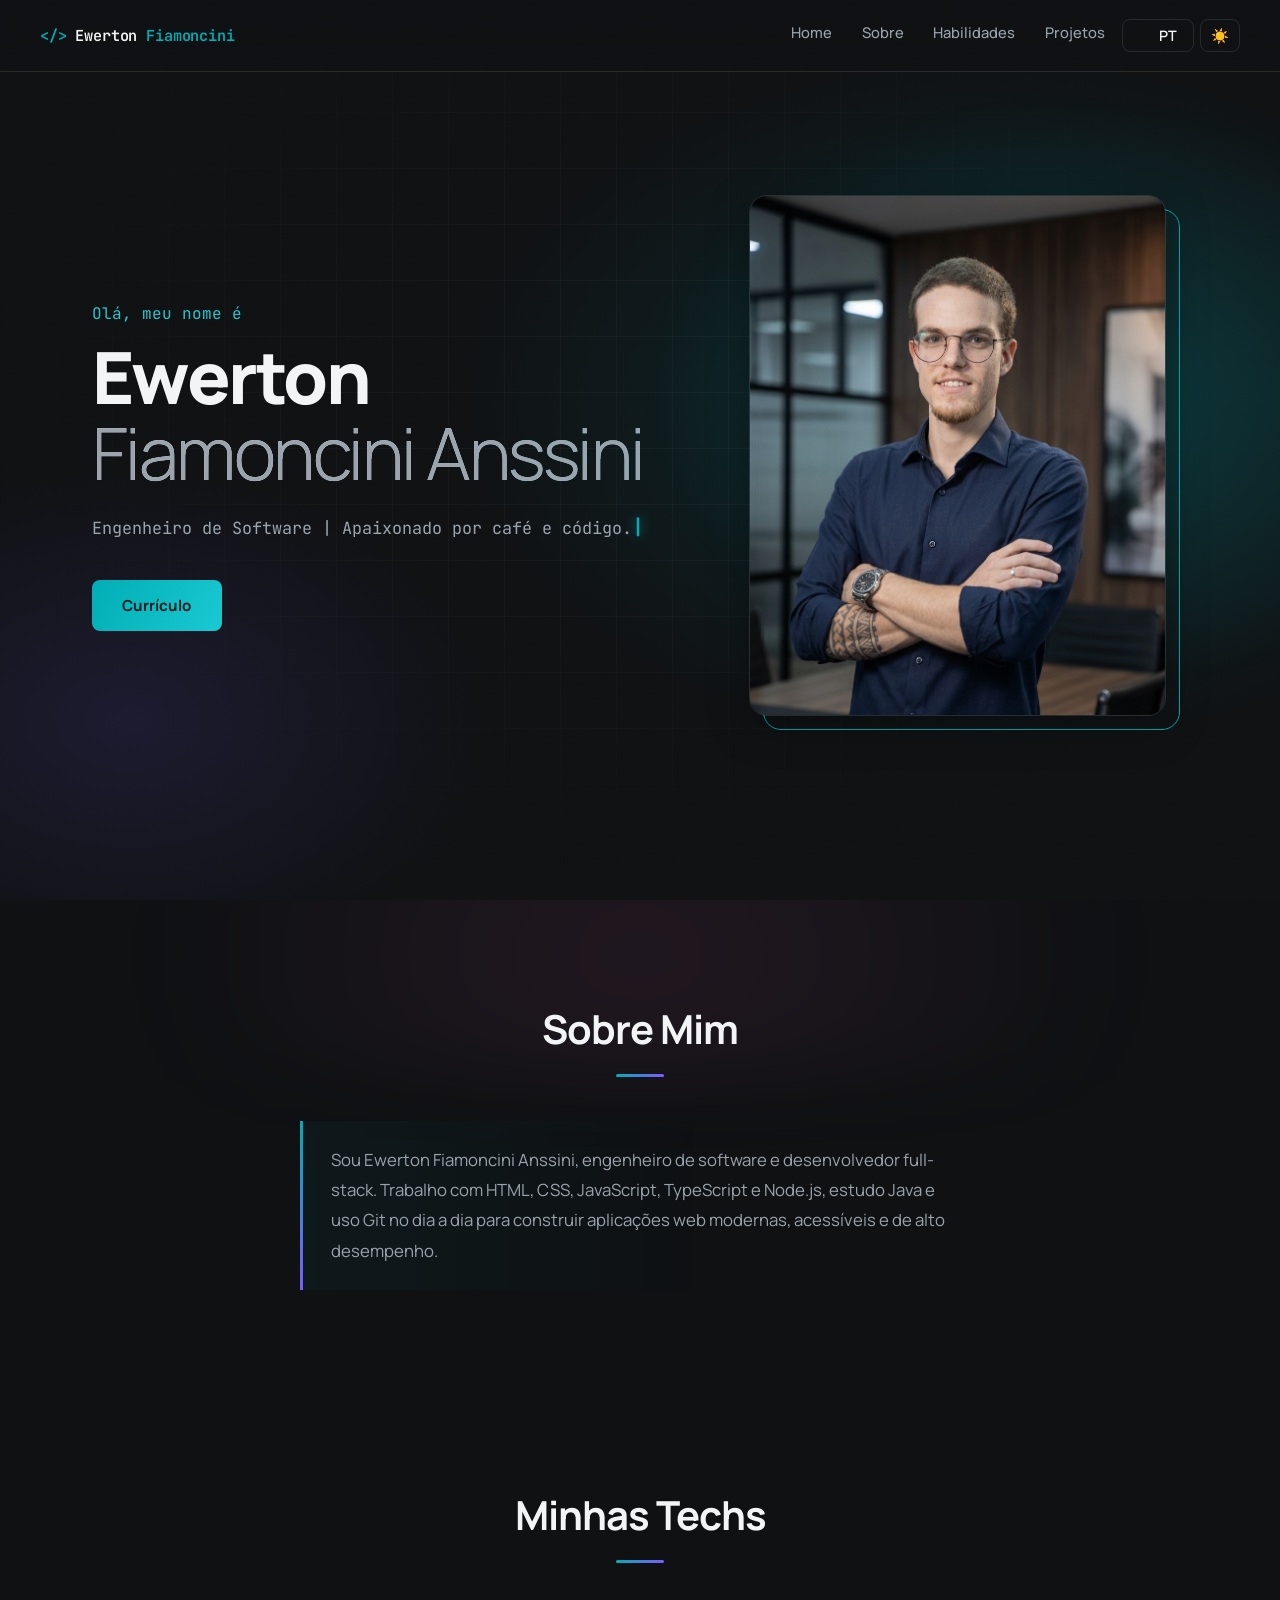
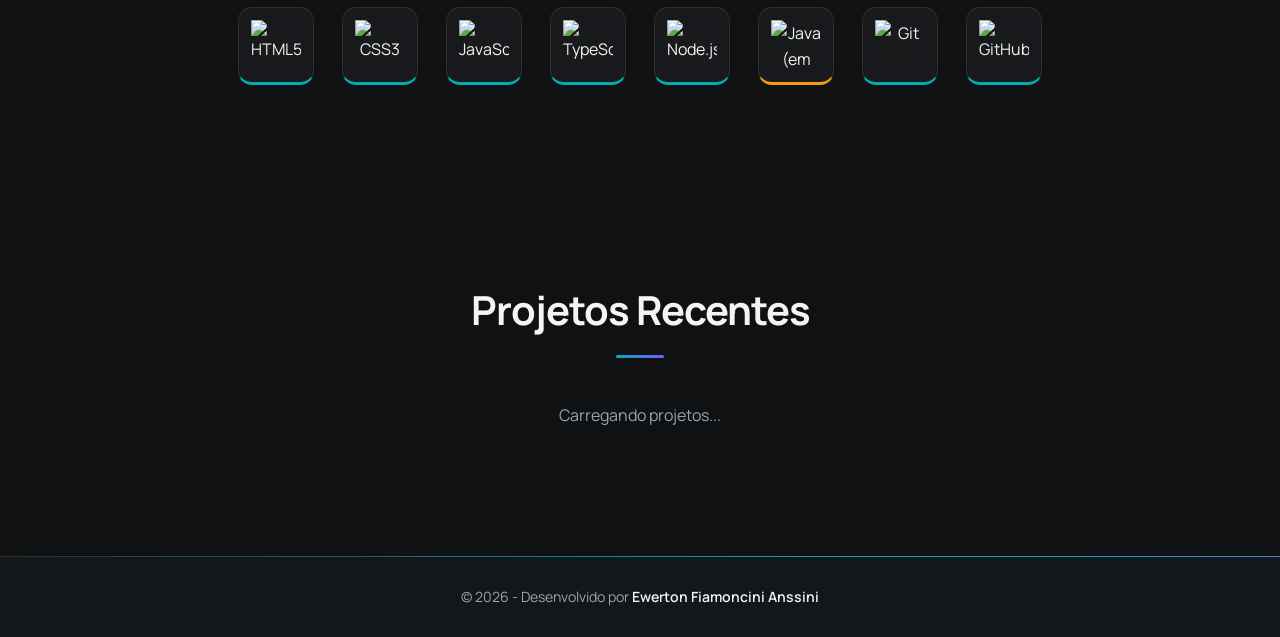
==== index.html @ 7e4a9279 "feat: add Google site verification meta tag to index.html" ====
<!doctype html>
<html lang="pt-BR">
  <head>
    <meta charset="UTF-8" />
    <meta
      name="viewport"
      content="width=device-width, initial-scale=1.0, viewport-fit=cover"
    />
    <script>
      document.documentElement.classList.add("js");
    </script>

    <title>
      Ewerton Fiamoncini | Desenvolvedor Full-Stack e Engenheiro de Software
    </title>
    <meta
      name="description"
      content="Portfólio de Ewerton Fiamoncini Anssini, engenheiro de software e desenvolvedor full-stack com JavaScript, TypeScript e Node.js. Veja projetos, tecnologias e currículo."
    />
    <meta name="author" content="Ewerton Fiamoncini Anssini" />
    <meta
      name="keywords"
      content="Ewerton Fiamoncini, desenvolvedor full-stack, engenheiro de software, JavaScript, TypeScript, Node.js, portfólio, desenvolvedor web"
    />
    <meta
      name="robots"
      content="index, follow, max-image-preview:large, max-snippet:-1, max-video-preview:-1"
    />
    <link rel="canonical" href="https://ewefiamoncini.github.io/Portfolio/" />

    <meta name="theme-color" content="#0f172a" />
    <meta name="color-scheme" content="light dark" />
    <link rel="manifest" href="manifest.webmanifest" />
    <meta name="mobile-web-app-capable" content="yes" />
    <meta name="apple-mobile-web-app-capable" content="yes" />
    <meta name="apple-mobile-web-app-title" content="Ewerton" />
    <meta
      name="apple-mobile-web-app-status-bar-style"
      content="black-translucent"
    />
    <link rel="icon" href="css/img/favicon.ico" sizes="any" />
    <link
      rel="icon"
      type="image/png"
      sizes="32x32"
      href="css/img/icons/favicon-32.png"
    />
    <link
      rel="icon"
      type="image/png"
      sizes="192x192"
      href="css/img/icons/icon-192.png"
    />
    <link
      rel="apple-touch-icon"
      sizes="180x180"
      href="css/img/icons/apple-touch-icon.png"
    />

    <meta property="og:type" content="website" />
    <meta property="og:site_name" content="Ewerton Fiamoncini" />
    <meta
      property="og:title"
      content="Ewerton Fiamoncini | Desenvolvedor Full-Stack"
    />
    <meta
      property="og:description"
      content="Engenheiro de software apaixonado por café e código. Conheça meus projetos, tecnologias e currículo."
    />
    <meta
      property="og:url"
      content="https://ewefiamoncini.github.io/Portfolio/"
    />
    <meta
      property="og:image"
      content="https://ewefiamoncini.github.io/Portfolio/css/img/perfil.png"
    />
    <meta property="og:image:alt" content="Foto de Ewerton Fiamoncini" />
    <meta property="og:locale" content="pt_BR" />
    <meta property="og:locale:alternate" content="en_US" />
    <meta property="og:locale:alternate" content="es_ES" />

    <meta name="twitter:card" content="summary_large_image" />
    <meta
      name="twitter:title"
      content="Ewerton Fiamoncini | Desenvolvedor Full-Stack"
    />
    <meta
      name="twitter:description"
      content="Engenheiro de software apaixonado por café e código. Conheça meus projetos e tecnologias."
    />
    <meta
      name="twitter:image"
      content="https://ewefiamoncini.github.io/Portfolio/css/img/perfil.png"
    />

    <link rel="alternate" type="text/plain" href="llms.txt" title="llms.txt" />

    <script type="application/ld+json">
      {
        "@context": "https://schema.org",
        "@graph": [
          {
            "@type": "WebSite",
            "@id": "https://ewefiamoncini.github.io/Portfolio/#website",
            "url": "https://ewefiamoncini.github.io/Portfolio/",
            "name": "Ewerton Fiamoncini | Portfólio",
            "inLanguage": ["pt-BR", "en", "es"],
            "publisher": {
              "@id": "https://ewefiamoncini.github.io/Portfolio/#person"
            }
          },
          {
            "@type": "Person",
            "@id": "https://ewefiamoncini.github.io/Portfolio/#person",
            "name": "Ewerton Fiamoncini Anssini",
            "alternateName": "Ewerton Fiamoncini",
            "url": "https://ewefiamoncini.github.io/Portfolio/",
            "image": "https://ewefiamoncini.github.io/Portfolio/css/img/perfil.png",
            "jobTitle": "Engenheiro de Software Full-Stack",
            "description": "Engenheiro de software e desenvolvedor full-stack com foco em JavaScript, TypeScript e Node.js.",
            "knowsAbout": [
              "HTML5",
              "CSS3",
              "JavaScript",
              "TypeScript",
              "Node.js",
              "Java",
              "Git"
            ],
            "knowsLanguage": ["pt-BR", "en", "es"],
            "sameAs": [
              "https://github.com/EweFiamoncini",
              "https://www.linkedin.com/in/ewertonfiamoncini/"
            ]
          },
          {
            "@type": "ProfilePage",
            "@id": "https://ewefiamoncini.github.io/Portfolio/#profile",
            "url": "https://ewefiamoncini.github.io/Portfolio/",
            "name": "Ewerton Fiamoncini | Desenvolvedor Full-Stack",
            "inLanguage": "pt-BR",
            "isPartOf": {
              "@id": "https://ewefiamoncini.github.io/Portfolio/#website"
            },
            "mainEntity": {
              "@id": "https://ewefiamoncini.github.io/Portfolio/#person"
            }
          }
        ]
      }
    </script>

    <link rel="preconnect" href="https://flagcdn.com" crossorigin />
    <link rel="preconnect" href="https://skillicons.dev" crossorigin />
    <link rel="preconnect" href="https://kit.fontawesome.com" crossorigin />
    <link rel="preconnect" href="https://api.github.com" crossorigin />
    <link
      rel="preload"
      as="image"
      href="css/img/perfil.png"
      fetchpriority="high"
    />

    <link rel="stylesheet" href="css/main.css" />
    <script
      src="https://kit.fontawesome.com/4de2ceb680.js"
      crossorigin="anonymous"
      defer
    ></script>

    <meta
      name="google-site-verification"
      content="Lw4VPxmMGtC3fcnLK41sur1SDBXPz-tAaYKyPM-IR9s"
    />
  </head>

  <body>
    <nav id="navbar" aria-label="Navegação principal">
      <div class="logo">
        <span>&lt;/&gt;</span> Ewerton <span>Fiamoncini</span>
      </div>

      <div class="progress-container" aria-hidden="true">
        <div class="progress-bar" id="scrollBar"></div>
      </div>

      <button
        id="menu-toggle"
        type="button"
        aria-label="Abrir menu"
        aria-expanded="false"
        aria-controls="nav-links"
      >
        <span class="bar"></span>
        <span class="bar"></span>
        <span class="bar"></span>
      </button>

      <ul id="nav-links">
        <li><a href="#home" title="Home" data-i18n="nav-home">Home</a></li>
        <li><a href="#sobre" title="About" data-i18n="nav-about">Sobre</a></li>
        <li>
          <a href="#skills" title="Skills" data-i18n="nav-skills"
            >Habilidades</a
          >
        </li>
        <li>
          <a href="#projetos" title="Projects" data-i18n="nav-projects"
            >Projetos</a
          >
        </li>
        <li class="lang-dropdown" id="lang-dropdown">
          <button
            id="language-toggle"
            type="button"
            title="Language"
            aria-haspopup="listbox"
            aria-expanded="false"
            aria-controls="lang-menu"
            aria-label="Selecionar idioma"
          >
            <img
              id="current-flag"
              src="https://flagcdn.com/w40/br.png"
              alt=""
              width="20"
              height="14"
            />
            <span id="current-lang">PT</span>
            <i class="fa-solid fa-angle-down caret" aria-hidden="true"></i>
          </button>

          <ul id="lang-menu" role="listbox" aria-label="Idioma">
            <li
              role="option"
              tabindex="0"
              data-lang="pt"
              data-flag="br"
              data-code="PT"
              lang="pt-BR"
            >
              <img
                src="https://flagcdn.com/w40/br.png"
                alt=""
                width="20"
                height="14"
                loading="lazy"
              />
              Português
            </li>
            <li
              role="option"
              tabindex="0"
              data-lang="en"
              data-flag="us"
              data-code="EN"
              lang="en"
            >
              <img
                src="https://flagcdn.com/w40/us.png"
                alt=""
                width="20"
                height="14"
                loading="lazy"
              />
              English
            </li>
            <li
              role="option"
              tabindex="0"
              data-lang="es"
              data-flag="es"
              data-code="ES"
              lang="es"
            >
              <img
                src="https://flagcdn.com/w40/es.png"
                alt=""
                width="20"
                height="14"
                loading="lazy"
              />
              Español
            </li>
          </ul>
        </li>
        <li>
          <button
            id="dark-mode-toggle"
            type="button"
            title="Dark/Light Mode"
            aria-label="Alternar modo escuro"
          >
            ☀️
          </button>
        </li>
      </ul>
    </nav>

    <main id="conteudo">
      <header id="home">
        <div class="hero-bg" aria-hidden="true"></div>

        <div class="hero-container">
          <div class="hero-content animar-entrada">
            <h2 data-i18n="hero-greeting">Olá, meu nome é</h2>

            <h1>
              <span class="name">Ewerton</span>
              <span class="surname"> Fiamoncini</span>
              <span class="surnameTwo"> Anssini</span>
            </h1>

            <p id="typing-container">
              <span id="typing-text"
                >Engenheiro de Software | Apaixonado por café e código.</span
              ><span id="cursor" aria-hidden="true">|</span>
            </p>

            <a
              href="https://docs.google.com/document/d/1SoMZ5R4SLQrzpXea1j3KbTEijebVNRO_9MhpCp2eN5U/edit?usp=sharing"
              title="Resume"
              target="_blank"
              rel="noopener noreferrer"
              class="btn"
              data-i18n="btn-resume"
            >
              Currículo
            </a>
          </div>

          <div class="hero-profile animar-entrada">
            <div class="profile-card">
              <img
                src="css/img/perfil.png"
                alt="Foto de Ewerton Fiamoncini, engenheiro de software full-stack"
                class="profile-img"
                fetchpriority="high"
                decoding="async"
              />
            </div>
          </div>
        </div>

        <div class="scroll-arrow">
          <a
            href="#sobre"
            title="Scroll down"
            aria-label="Ir para a seção Sobre"
            class="fa-solid fa-angle-down"
          ></a>
        </div>
      </header>

      <section id="sobre" aria-labelledby="sobre-titulo">
        <h2 id="sobre-titulo" data-i18n="about-title">Sobre Mim</h2>
        <p data-i18n="about-text">
          Sou Ewerton Fiamoncini Anssini, engenheiro de software e desenvolvedor
          full-stack. Trabalho com HTML, CSS, JavaScript, TypeScript e Node.js,
          estudo Java e uso Git no dia a dia para construir aplicações web
          modernas, acessíveis e de alto desempenho.
        </p>
      </section>

      <section id="skills" aria-labelledby="skills-titulo">
        <h2 id="skills-titulo" data-i18n="skills-title">Minhas Techs</h2>
        <ul class="skills-grid" role="list">
          <li class="skill-card">
            <img
              src="https://skillicons.dev/icons?i=html"
              alt="HTML5"
              title="HTML5"
              width="48"
              height="48"
              loading="lazy"
            />
          </li>
          <li class="skill-card">
            <img
              src="https://skillicons.dev/icons?i=css"
              alt="CSS3"
              title="CSS3"
              width="48"
              height="48"
              loading="lazy"
            />
          </li>
          <li class="skill-card">
            <img
              src="https://skillicons.dev/icons?i=js"
              alt="JavaScript"
              title="JAVASCRIPT"
              width="48"
              height="48"
              loading="lazy"
            />
          </li>
          <li class="skill-card">
            <img
              src="https://skillicons.dev/icons?i=ts"
              alt="TypeScript"
              title="TYPESCRIPT"
              width="48"
              height="48"
              loading="lazy"
            />
          </li>
          <li class="skill-card">
            <img
              src="https://skillicons.dev/icons?i=nodejs"
              alt="Node.js"
              title="NODE.JS"
              width="48"
              height="48"
              loading="lazy"
            />
          </li>
          <li class="skill-card study">
            <img
              src="https://skillicons.dev/icons?i=java"
              alt="Java (em estudo)"
              title="JAVA"
              width="48"
              height="48"
              loading="lazy"
            />
          </li>
          <li class="skill-card">
            <img
              src="https://skillicons.dev/icons?i=git"
              alt="Git"
              title="GIT"
              width="48"
              height="48"
              loading="lazy"
            />
          </li>
          <li class="skill-card">
            <img
              src="https://skillicons.dev/icons?i=github"
              alt="GitHub"
              title="GITHUB"
              width="48"
              height="48"
              loading="lazy"
            />
          </li>
        </ul>
      </section>

      <section id="projetos" aria-labelledby="projetos-titulo">
        <h2 id="projetos-titulo" data-i18n="projects-title">
          Projetos Recentes
        </h2>
        <div class="project-container" id="github-projects" aria-live="polite">
          <p>Carregando projetos...</p>
          <noscript>
            <p>Ative o JavaScript para ver a lista de projetos do GitHub.</p>
          </noscript>
        </div>
      </section>
    </main>

    <footer data-i18n="footer-text">
      &copy; 2026 - Desenvolvido por <strong>Ewerton Fiamoncini Anssini</strong>
    </footer>

    <script type="module" src="js/main.js"></script>
    <script>
      if ("serviceWorker" in navigator) {
        window.addEventListener("load", () => {
          navigator.serviceWorker.register("sw.js").catch(() => {});
        });
      }
    </script>
  </body>
</html>
---- css/main.css ----
@import url("https://fonts.googleapis.com/css2?family=JetBrains+Mono:wght@400;600&family=Manrope:wght@400;500;600;700;800&display=swap");

:root {
  --ease-out: cubic-bezier(0.22, 1, 0.36, 1);
  --ease-spring: cubic-bezier(0.34, 1.56, 0.64, 1);
  --dur-fast: 0.2s;
  --dur-base: 0.3s;
  --accent: #00adb5;
  --accent-soft: #2bc4cc;
  --accent-2: #7c5cff;
  --accent-3: #ff6ec7;
  --mx: 50%;
  --my: 50%;
}

* {
  margin: 0;
  padding: 0;
  box-sizing: border-box;
  ul,
  ol {
    list-style: none;
  }

  li {
    list-style: none;
  }
}

html {
  scroll-behavior: smooth;
  scroll-padding-top: 72px;
}

body {
  position: relative;
  font-family: "Manrope", "Segoe UI", Tahoma, sans-serif;
  background: #0f1113;
  color: #f2f4f6;
  line-height: 1.65;
  -webkit-font-smoothing: antialiased;
  overflow-x: hidden;
  transition:
    background-color 0.4s cubic-bezier(0.22, 1, 0.36, 1),
    color 0.4s cubic-bezier(0.22, 1, 0.36, 1);
}

body::before {
  content: "";
  position: fixed;
  inset: -20%;
  z-index: -2;
  pointer-events: none;
  background:
    radial-gradient(
      40% 35% at 15% 20%,
      rgba(0, 173, 181, 0.14),
      transparent 70%
    ),
    radial-gradient(
      35% 35% at 85% 30%,
      rgba(124, 92, 255, 0.12),
      transparent 70%
    ),
    radial-gradient(
      40% 40% at 50% 90%,
      rgba(255, 110, 199, 0.08),
      transparent 70%
    );
  filter: blur(40px);
  animation: aurora 24s ease-in-out infinite alternate;
  will-change: transform;
}

body::after {
  content: "";
  position: fixed;
  inset: 0;
  z-index: 9999;
  pointer-events: none;
  opacity: 0.045;
  mix-blend-mode: overlay;
  background-image: url("data:image/svg+xml;utf8,<svg xmlns='http://www.w3.org/2000/svg' width='160' height='160'><filter id='n'><feTurbulence type='fractalNoise' baseFrequency='0.9' numOctaves='2' stitchTiles='stitch'/></filter><rect width='100%' height='100%' filter='url(%23n)'/></svg>");
}

button {
  font-family: inherit;
}

::selection {
  background: var(--accent);
  color: #06191b;
}

:focus-visible {
  outline: 2px solid #00adb5;
  outline-offset: 3px;
}

::-webkit-scrollbar {
  width: 10px;
}

::-webkit-scrollbar-track {
  background: #0f1113;
}

::-webkit-scrollbar-thumb {
  background: linear-gradient(180deg, var(--accent), var(--accent-2));
  border-radius: 999px;
  border: 2px solid #0f1113;
}

::-webkit-scrollbar-thumb:hover {
  background: linear-gradient(180deg, var(--accent-soft), var(--accent-3));
}

body.light-mode {
  background: #f5f6f8;
  color: #15181c;
}

body.light-mode::after {
  opacity: 0.03;
  mix-blend-mode: multiply;
}

body.light-mode::before {
  opacity: 0.7;
}

body.light-mode::-webkit-scrollbar-track {
  background: #f5f6f8;
}

body.light-mode #navbar {
  background: rgba(255, 255, 255, 0.75);
}

body.light-mode #nav-links button {
  color: #15181c;
}

body.light-mode #lang-menu {
  background: #fff;
  color: #15181c;
}

body.light-mode .hero-content h1 .surname,
body.light-mode .hero-content h1 .surnameTwo {
  color: #5b6370;
}

body.light-mode #typing-container,
body.light-mode #sobre p,
body.light-mode .project-card p {
  color: #5b6370;
}

body.light-mode .project-card {
  background: rgba(255, 255, 255, 0.9);
  border-color: #dfe3e8;
}

body.light-mode .project-card h3 {
  color: #15181c;
}

body.light-mode .skill-card {
  background: rgba(255, 255, 255, 0.9);
  border-color: rgba(0, 0, 0, 0.1);
}

body.light-mode footer {
  background: #fff;
  color: #5b6370;
}

body.light-mode footer strong {
  color: #15181c;
}

body.light-mode .logo {
  color: #15181c;
}

body.light-mode #nav-links li a {
  color: #5b6370;
}

body.light-mode #nav-links li a:hover {
  color: #15181c;
}

#navbar {
  position: fixed;
  top: 0;
  left: 0;
  width: 100%;
  z-index: 1000;
  display: flex;
  justify-content: space-between;
  align-items: center;
  padding: 0.85rem clamp(1rem, 4vw, 2.5rem);
  background: rgba(15, 17, 19, 0.6);
  border-bottom: 1px solid rgba(255, 255, 255, 0.1);
  backdrop-filter: blur(18px) saturate(160%);
  -webkit-backdrop-filter: blur(18px) saturate(160%);
  transition:
    padding 0.25s ease,
    box-shadow 0.25s ease,
    background-color 0.4s ease;
}

#navbar:hover {
  box-shadow: 0 8px 30px rgba(0, 0, 0, 0.25);
}

.logo {
  font-family: "JetBrains Mono", monospace;
  font-size: 0.95rem;
  font-weight: 600;
  letter-spacing: -0.01em;
  cursor: default;
  transition:
    letter-spacing 0.4s var(--ease-out),
    text-shadow 0.4s ease;
}

.logo:hover {
  letter-spacing: 0.04em;
  text-shadow: 0 0 18px rgba(0, 173, 181, 0.6);
}

.logo span {
  color: #00adb5;
  display: inline-block;
  transition: transform 0.4s var(--ease-spring);
}

.logo:hover span {
  transform: scale(1.25) rotate(-6deg);
}

#nav-links {
  display: flex;
  align-items: center;
  gap: 0.35rem;
  list-style: none;
  text-align: center;
}

#nav-links li a {
  position: relative;
  display: inline-block;
  padding: 6px 12px;
  border-radius: 6px;
  color: #9aa3ad;
  font-size: 0.92rem;
  font-weight: 500;
  text-decoration: none;
  overflow: hidden;
  transition:
    color 0.4s cubic-bezier(0.22, 1, 0.36, 1),
    background-color 0.4s cubic-bezier(0.22, 1, 0.36, 1),
    transform 0.3s var(--ease-out);
}

#nav-links li a::after {
  content: "";
  position: absolute;
  left: 12px;
  right: 12px;
  bottom: 3px;
  height: 2px;
  background: linear-gradient(90deg, var(--accent), var(--accent-2));
  border-radius: 999px;
  transform: scaleX(0);
  transform-origin: right;
  transition: transform 0.45s var(--ease-out);
}

#nav-links li a:hover {
  color: #f2f4f6;
  background: rgba(127, 127, 127, 0.14);
  transform: translateY(-1px);
}

#nav-links li a:hover::after {
  transform: scaleX(1);
  transform-origin: left;
}

#nav-links button {
  display: inline-flex;
  align-items: center;
  justify-content: center;
  padding: 6px 10px;
  background: transparent;
  color: #f2f4f6;
  border: 1px solid rgba(255, 255, 255, 0.1);
  border-radius: 8px;
  font-size: 0.9rem;
  font-weight: 600;
  cursor: pointer;
  transition:
    border-color 0.4s ease,
    background-color 0.4s ease,
    transform 0.2s ease,
    box-shadow 0.4s ease;
}

#nav-links button:hover {
  border-color: #00adb5;
  background: rgba(0, 173, 181, 0.1);
  box-shadow:
    0 0 0 4px rgba(0, 173, 181, 0.12),
    0 6px 18px rgba(0, 173, 181, 0.2);
  transform: translateY(-1px);
}

#nav-links button:active {
  transform: scale(0.95);
}

.lang-dropdown {
  position: relative;
  list-style: none;
}

#nav-links #language-toggle {
  gap: 6px;
}

#language-toggle img,
#lang-menu img {
  border-radius: 2px;
  object-fit: cover;
  transition: transform 0.4s var(--ease-spring);
}

#language-toggle:hover img,
#lang-menu li:hover img {
  transform: scale(1.15) rotate(-4deg);
}

#language-toggle .caret {
  font-size: 0.7rem;
  transition: transform 0.4s ease;
}

#language-toggle[aria-expanded="true"] .caret {
  transform: rotate(180deg);
}

#lang-menu {
  position: absolute;
  top: calc(100% + 10px);
  right: 0;
  min-width: 160px;
  margin: 0;
  padding: 6px;
  list-style: none;
  background: rgba(24, 27, 31, 0.85);
  color: #f2f4f6;
  border: 1px solid rgba(255, 255, 255, 0.1);
  border-radius: 14px;
  box-shadow: 0 10px 40px rgba(0, 0, 0, 0.35);
  backdrop-filter: blur(16px);
  -webkit-backdrop-filter: blur(16px);
  opacity: 0;
  visibility: hidden;
  transform: translateY(-6px) scale(0.96);
  transform-origin: top right;
  transition:
    opacity 0.4s ease,
    transform 0.4s var(--ease-out),
    visibility 0.4s;
  z-index: 1000;
}

#lang-menu.open {
  opacity: 1;
  visibility: visible;
  transform: translateY(0) scale(1);
}

#lang-menu li {
  display: flex;
  align-items: center;
  gap: 10px;
  padding: 8px 10px;
  border-radius: 6px;
  font-size: 0.9rem;
  cursor: pointer;
  transition:
    background-color 0.4s ease,
    transform 0.3s var(--ease-out),
    padding-left 0.3s var(--ease-out);
}

#lang-menu li:hover,
#lang-menu li[aria-selected="true"] {
  background: rgba(127, 127, 127, 0.16);
}

#lang-menu li:hover {
  padding-left: 14px;
}

.progress-container {
  position: absolute;
  bottom: -1px;
  left: 0;
  width: 100%;
  height: 2px;
}

.progress-bar {
  width: 0%;
  height: 2px;
  background: linear-gradient(
    90deg,
    var(--accent),
    var(--accent-2),
    var(--accent-3)
  );
  box-shadow: 0 0 12px rgba(0, 173, 181, 0.6);
  transition: width 0.15s linear;
}

#menu-toggle {
  display: none;
  flex-direction: column;
  justify-content: space-between;
  width: 28px;
  height: 22px;
  background: transparent;
  border: none;
  cursor: pointer;
}

#menu-toggle .bar {
  display: block;
  width: 100%;
  height: 2.5px;
  background: #f2f4f6;
  border-radius: 2px;
  transform-origin: center;
  transition:
    transform 0.4s ease,
    opacity 0.4s ease,
    background-color 0.3s ease;
}

#menu-toggle:hover .bar {
  background: var(--accent);
}

#menu-toggle.open .bar:nth-child(1) {
  transform: translateY(9.75px) rotate(45deg);
}

#menu-toggle.open .bar:nth-child(2) {
  opacity: 0;
}

#menu-toggle.open .bar:nth-child(3) {
  transform: translateY(-9.75px) rotate(-45deg);
}

#home {
  position: relative;
  max-width: none;
  margin: 0;
  padding: 0;
  min-height: 100vh;
  min-height: 100dvh;
  overflow: hidden;
  background:
    radial-gradient(
      60% 55% at 78% 45%,
      rgba(0, 173, 181, 0.16),
      transparent 70%
    ),
    radial-gradient(
      40% 40% at 10% 80%,
      rgba(124, 92, 255, 0.12),
      transparent 70%
    ),
    #0f1113;
}

body.light-mode #home {
  background:
    radial-gradient(
      60% 55% at 78% 45%,
      rgba(0, 173, 181, 0.14),
      transparent 70%
    ),
    radial-gradient(
      40% 40% at 10% 80%,
      rgba(124, 92, 255, 0.1),
      transparent 70%
    ),
    #f5f6f8;
}

#home::before {
  content: "";
  position: absolute;
  inset: -10%;
  background: radial-gradient(
    40% 40% at 78% 45%,
    rgba(0, 173, 181, 0.16),
    transparent 70%
  );
  pointer-events: none;
  animation: glow-pulse 10s ease-in-out infinite;
  will-change: transform, opacity;
}

#home::after {
  content: "";
  position: absolute;
  inset: 0;
  pointer-events: none;
  background-image:
    linear-gradient(rgba(127, 127, 127, 0.07) 1px, transparent 1px),
    linear-gradient(90deg, rgba(127, 127, 127, 0.07) 1px, transparent 1px);
  background-size: 56px 56px;
  -webkit-mask-image: radial-gradient(
    70% 70% at 50% 45%,
    #000 20%,
    transparent 75%
  );
  mask-image: radial-gradient(70% 70% at 50% 45%, #000 20%, transparent 75%);
  animation: grid-drift 30s linear infinite;
}

.hero-bg {
  position: absolute;
  inset: 0;
  width: 100%;
  height: 100%;
  object-fit: cover;
  opacity: 0.2;
}

.hero-bg:not([src]) {
  display: none;
}

.hero-container {
  position: relative;
  z-index: 1;
  display: grid;
  grid-template-columns: 1.15fr 0.85fr;
  align-items: center;
  gap: 4rem;
  width: 100%;
  max-width: 1160px;
  min-height: 100dvh;
  margin: 0 auto;
  padding: 6rem 2rem 4rem;
}

.hero-content {
  text-align: left;
}

.hero-content h2 {
  margin-bottom: 0.75rem;
  color: #2bc4cc;
  font-family: "JetBrains Mono", monospace;
  font-size: 1rem;
  font-weight: 400;
  text-align: inherit;
}

body.light-mode .hero-content h2 {
  color: #00767d;
}

.hero-content h1 {
  margin-bottom: 1.25rem;
  font-size: clamp(2.6rem, 6vw, 4.5rem);
  font-weight: 800;
  line-height: 1.05;
  letter-spacing: -0.035em;
  background: linear-gradient(
    110deg,
    #f2f4f6 20%,
    var(--accent-soft) 45%,
    var(--accent-2) 60%,
    #f2f4f6 80%
  );
  background-size: 250% 100%;
  -webkit-background-clip: text;
  background-clip: text;
  -webkit-text-fill-color: transparent;
  color: transparent;
  animation: text-shimmer 8s ease-in-out infinite;
}

body.light-mode .hero-content h1 {
  background-image: linear-gradient(
    110deg,
    #15181c 20%,
    #00767d 45%,
    var(--accent-2) 60%,
    #15181c 80%
  );
}

.hero-content h1 .surname,
.hero-content h1 .surnameTwo {
  font-weight: 300;
  color: #9aa3ad;
  -webkit-text-fill-color: currentColor;
}

#typing-container {
  color: #9aa3ad;
  font-family: "JetBrains Mono", monospace;
  font-size: clamp(0.9rem, 1.6vw, 1.05rem);
  line-height: 1.7;
  text-align: left;
  height: 50px;
}

#cursor {
  font-size: 20px;
  font-weight: bold;
  color: #00adb5;
  text-shadow: 0 0 12px rgba(0, 173, 181, 0.8);
  animation: blink 1s steps(1) infinite;
}

.btn {
  position: relative;
  display: inline-flex;
  align-items: center;
  margin-top: 1.25rem;
  padding: 0.8rem 1.9rem;
  background: linear-gradient(120deg, #00adb5, #19c9d1);
  color: #06191b;
  border-radius: 8px;
  font-weight: 700;
  font-size: 0.95rem;
  text-decoration: none;
  overflow: hidden;
  isolation: isolate;
  transition:
    background-color 0.4s ease,
    transform 0.4s var(--ease-out),
    box-shadow 0.4s ease;
}

.btn::before {
  content: "";
  position: absolute;
  top: 0;
  left: -75%;
  z-index: -1;
  width: 50%;
  height: 100%;
  background: linear-gradient(
    120deg,
    transparent,
    rgba(255, 255, 255, 0.55),
    transparent
  );
  transform: skewX(-20deg);
  transition: left 0.7s var(--ease-out);
}

.btn::after {
  content: "";
  position: absolute;
  inset: -2px;
  z-index: -2;
  border-radius: 10px;
  background: conic-gradient(
    from 0deg,
    var(--accent),
    var(--accent-2),
    var(--accent-3),
    var(--accent)
  );
  opacity: 0;
  filter: blur(10px);
  transition: opacity 0.4s ease;
  animation: spin 4s linear infinite;
}

.btn:hover {
  background: #1fc6ce;
  transform: translateY(-3px) scale(1.03);
  box-shadow: 0 14px 30px rgba(0, 173, 181, 0.35);
}

.btn:hover::before {
  left: 130%;
}

.btn:hover::after {
  opacity: 0.55;
}

.btn:active {
  transform: translateY(0) scale(0.97);
}

.hero-profile {
  display: flex;
  justify-content: center;
  align-items: center;
  padding: 0 22px 22px 0;
}

.profile-card {
  position: relative;
  isolation: isolate;
  width: 100%;
  max-width: 500px;
  aspect-ratio: 4 / 5;
  animation: float-card 7s ease-in-out 1.1s infinite;
}

.profile-card::before {
  content: "";
  position: absolute;
  inset: 0;
  z-index: -1;
  border: 1.5px solid #00adb5;
  border-radius: 18px;
  transform: translate(14px, 14px);
  animation: float-frame 9s ease-in-out infinite;
  transition:
    transform 0.6s cubic-bezier(0.22, 1, 0.36, 1),
    border-color 0.4s ease,
    box-shadow 0.4s ease;
}

.profile-card::after {
  content: "";
  position: absolute;
  inset: -30px;
  z-index: -2;
  border-radius: 50%;
  background: radial-gradient(
    closest-side,
    rgba(0, 173, 181, 0.35),
    transparent 75%
  );
  filter: blur(24px);
  opacity: 0.6;
  transition:
    opacity 0.5s ease,
    transform 0.6s var(--ease-out);
}

.profile-card:hover::before {
  transform: translate(8px, 8px);
  border-color: var(--accent-2);
  box-shadow: 0 0 30px rgba(124, 92, 255, 0.35);
}

.profile-card:hover::after {
  opacity: 1;
  transform: scale(1.1);
}

.profile-img {
  display: block;
  width: 100%;
  height: 100%;
  object-fit: cover;
  border-radius: 18px;
  border: 1px solid rgba(255, 255, 255, 0.1);
  box-shadow: 0 10px 40px rgba(0, 0, 0, 0.35);
  filter: saturate(0.92) contrast(1.02);
  transition:
    filter 0.5s ease,
    box-shadow 0.5s ease;
}

.profile-card:hover .profile-img {
  filter: saturate(1.15) contrast(1.05);
  box-shadow: 0 24px 60px rgba(0, 173, 181, 0.25);
}

.animar-entrada {
  animation: fadeInUp 0.8s var(--ease-out) backwards;
}

.hero-content > .animar-entrada:nth-child(1) {
  animation-delay: 0.1s;
}
.hero-content > .animar-entrada:nth-child(2) {
  animation-delay: 0.18s;
}
.hero-content > .animar-entrada:nth-child(3) {
  animation-delay: 0.26s;
}
.hero-content > .animar-entrada:nth-child(4) {
  animation-delay: 0.34s;
}
.hero-content > .animar-entrada:nth-child(5) {
  animation-delay: 0.42s;
}

.profile-card.animar-entrada {
  animation:
    fadeInUp 0.9s var(--ease-out) 0.2s backwards,
    float-card 8s ease-in-out 1.1s infinite;
}

.scroll-arrow a {
  position: absolute;
  bottom: 20px;
  left: 50%;
  z-index: 2;
  transform: translateX(-50%);
  color: #9aa3ad;
  font-size: 1.6rem;
  text-decoration: none;
  cursor: pointer;
  animation: scroll-down 2.8s ease-in-out infinite;
  transition:
    color 0.4s ease,
    text-shadow 0.4s ease;
}

.scroll-arrow a:hover {
  color: #00adb5;
  text-shadow: 0 0 16px rgba(0, 173, 181, 0.8);
}

section {
  width: 100%;
  max-width: 1080px;
  margin: 0 auto;
  padding: 6rem 2rem;
  text-align: center;
}

section h2 {
  margin-bottom: 2.75rem;
  font-size: clamp(1.9rem, 3.2vw, 2.5rem);
  font-weight: 700;
  letter-spacing: -0.025em;
  text-align: center;
  cursor: default;
  transition: letter-spacing 0.5s var(--ease-out);
}

section:not(#home) h2:hover {
  letter-spacing: 0.01em;
}

section:not(#home) h2::after {
  content: "";
  display: block;
  width: 48px;
  height: 3px;
  margin: 0.75rem auto 0;
  background: linear-gradient(90deg, var(--accent), var(--accent-2));
  border-radius: 999px;
  transform-origin: center;
  transition:
    width 0.5s var(--ease-out),
    box-shadow 0.5s ease;
}

section:not(#home) h2:hover::after {
  width: 96px;
  box-shadow: 0 0 16px rgba(0, 173, 181, 0.6);
}

#sobre p {
  max-width: 68ch;
  margin: 0 auto;
  color: #9aa3ad;
  font-size: 1.05rem;
  line-height: 1.8;
  text-align: left;
  padding: 1.5rem 1.75rem;
  border-left: 3px solid transparent;
  border-image: linear-gradient(180deg, var(--accent), var(--accent-2)) 1;
  border-radius: 4px;
  background: linear-gradient(90deg, rgba(0, 173, 181, 0.05), transparent 60%);
  transition:
    transform 0.5s var(--ease-out),
    background-color 0.4s ease,
    color 0.4s ease;
}

#sobre p:hover {
  transform: translateX(6px);
  background: linear-gradient(90deg, rgba(0, 173, 181, 0.1), transparent 70%);
}

.skills-grid {
  display: grid;
  grid-template-columns: repeat(auto-fit, 76px);
  gap: 28px;
  justify-content: center;
}

.skill-card {
  position: relative;
  width: 76px;
  padding: 12px;
  background: rgba(255, 255, 255, 0.04);
  border: 1px solid rgba(255, 255, 255, 0.1);
  border-bottom: 3px solid #00adb5;
  border-radius: 14px;
  backdrop-filter: blur(12px);
  -webkit-backdrop-filter: blur(12px);
  transition:
    transform 0.5s var(--ease-spring),
    border-color 0.4s ease,
    box-shadow 0.4s ease,
    background-color 0.4s ease,
    opacity 0.3s ease,
    filter 0.3s ease;
}

.skill-card::before {
  content: "";
  position: absolute;
  inset: 0;
  border-radius: inherit;
  background: radial-gradient(
    circle at 50% 0%,
    rgba(0, 173, 181, 0.35),
    transparent 70%
  );
  opacity: 0;
  transition: opacity 0.4s ease;
  pointer-events: none;
}

.skill-card img {
  position: relative;
  display: block;
  width: 100%;
  height: auto;
  transition:
    transform 0.5s var(--ease-spring),
    filter 0.4s ease;
}

.skill-card:hover {
  transform: translateY(-8px) scale(1.08) rotate(-2deg);
  border-color: #00adb5;
  box-shadow:
    0 18px 36px rgba(0, 0, 0, 0.32),
    0 0 24px rgba(0, 173, 181, 0.35);
}

.skill-card:nth-child(even):hover {
  transform: translateY(-8px) scale(1.08) rotate(2deg);
}

.skill-card:hover::before {
  opacity: 1;
}

.skill-card:hover img {
  transform: scale(1.12);
  filter: drop-shadow(0 6px 10px rgba(0, 0, 0, 0.35));
}

/* Esmaece todos quando algum card está em hover */
.skills-grid:has(.skill-card:hover) .skill-card:not(:hover) {
  opacity: 0.55;
  filter: saturate(0.6);
}

/* Variante "study" */
.skill-card.study {
  border-bottom-color: #f39c12;
}

.skill-card.study:hover {
  border-color: #f39c12;
  box-shadow:
    0 18px 36px rgba(0, 0, 0, 0.32),
    0 0 24px rgba(243, 156, 18, 0.35);
}

.project-container {
  display: grid;
  grid-template-columns: repeat(auto-fit, minmax(270px, 1fr));
  gap: 1.5rem;
}

.project-container > p {
  grid-column: 1 / -1;
  color: #9aa3ad;
  text-align: center;
}

.project-card {
  position: relative;
  display: flex;
  flex-direction: column;
  gap: 0.85rem;
  padding: 1.6rem;
  text-align: left;
  background: rgba(24, 27, 31, 0.85);
  border: 1px solid #262b31;
  border-radius: 14px;
  overflow: hidden;
  isolation: isolate;
  backdrop-filter: blur(10px);
  -webkit-backdrop-filter: blur(10px);
  transition:
    transform var(--dur-base) var(--ease-out),
    border-color var(--dur-base) var(--ease-out),
    box-shadow var(--dur-base) var(--ease-out),
    background-color var(--dur-base) var(--ease-out),
    opacity var(--dur-base) var(--ease-out),
    filter var(--dur-base) var(--ease-out);
}

.project-card > * {
  position: relative;
  z-index: 1;
}

.project-card::before {
  content: "";
  position: absolute;
  inset: 0;
  z-index: 0;
  background: radial-gradient(
    380px circle at var(--mx) var(--my),
    rgba(0, 173, 181, 0.2),
    transparent 60%
  );
  opacity: 0;
  transition: opacity 0.4s ease;
  pointer-events: none;
}

.project-card::after {
  content: "";
  position: absolute;
  inset: 0;
  z-index: 0;
  padding: 1px;
  border-radius: inherit;
  background: linear-gradient(
    135deg,
    var(--accent),
    transparent 40%,
    var(--accent-2)
  );
  -webkit-mask:
    linear-gradient(#000 0 0) content-box,
    linear-gradient(#000 0 0);
  mask:
    linear-gradient(#000 0 0) content-box exclude,
    linear-gradient(#000 0 0);
  opacity: 0;
  transition: opacity 0.4s ease;
  pointer-events: none;
}

.project-card:hover {
  transform: translateY(-8px);
  border-color: transparent;
  box-shadow:
    0 22px 44px rgba(0, 0, 0, 0.35),
    0 0 40px rgba(0, 173, 181, 0.12);
}

.project-card:hover::before,
.project-card:hover::after {
  opacity: 1;
}

.project-container:has(.project-card:hover) .project-card:not(:hover) {
  opacity: 0.6;
  filter: blur(0.6px) saturate(0.8);
}

.project-card h3 {
  margin: 0;
  color: #f2f4f6;
  font-size: 1.15rem;
  font-weight: 700;
  letter-spacing: -0.01em;
  transition:
    color 0.4s ease,
    transform 0.4s var(--ease-out);
}

.project-card:hover h3 {
  color: #2bc4cc;
  transform: translateX(4px);
}

.project-card p {
  color: #9aa3ad;
  font-size: 0.95rem;
  line-height: 1.65;
  text-align: left;
}

.project-techs {
  display: flex;
  flex-wrap: wrap;
  justify-content: flex-start;
  gap: 8px;
}

.project-techs > * {
  padding: 2px 10px;
  border: 1px solid rgba(255, 255, 255, 0.1);
  border-radius: 999px;
  color: #9aa3ad;
  font-size: 0.78rem;
  font-weight: 500;
  transition:
    transform 0.35s var(--ease-spring),
    border-color 0.3s ease,
    color 0.3s ease,
    background-color 0.3s ease;
}

.project-techs > *:hover {
  transform: translateY(-3px) scale(1.06);
  border-color: var(--accent);
  color: var(--accent-soft);
  background: rgba(0, 173, 181, 0.1);
}

.project-links {
  display: flex;
  gap: 0.75rem;
  margin-top: auto;
  padding-top: 0.5rem;
}

.project-links a {
  position: relative;
  display: inline-flex;
  align-items: center;
  gap: 0.45rem;
  padding: 8px 14px;
  border: 1px solid rgba(255, 255, 255, 0.1);
  border-radius: 6px;
  color: #2bc4cc;
  font-size: 0.88rem;
  font-weight: 600;
  text-decoration: none;
  overflow: hidden;
  transition:
    color 0.4s ease,
    background-color 0.4s ease,
    border-color 0.4s ease,
    transform 0.3s var(--ease-out),
    box-shadow 0.4s ease;
}

.project-links a:hover {
  background: #00adb5;
  border-color: #00adb5;
  color: #06191b;
  transform: translateY(-2px);
  box-shadow: 0 8px 20px rgba(0, 173, 181, 0.3);
}

.project-links a:active {
  transform: scale(0.96);
}

.project-links a i,
.project-links a svg {
  transition: transform 0.4s var(--ease-spring);
}

.project-links a:hover i,
.project-links a:hover svg {
  transform: translateX(3px) rotate(-8deg) scale(1.15);
}

footer {
  margin-top: 2rem;
  padding: 1.75rem 1rem;
  background: #14171a;
  border-top: 1px solid rgba(255, 255, 255, 0.1);
  color: #9aa3ad;
  font-size: 0.88rem;
  text-align: center;
  position: relative;
}

footer::before {
  content: "";
  position: absolute;
  top: -1px;
  left: 0;
  width: 100%;
  height: 1px;
  background: linear-gradient(
    90deg,
    transparent,
    var(--accent),
    var(--accent-2),
    transparent
  );
  background-size: 200% 100%;
  animation: line-flow 6s linear infinite;
}

footer strong {
  color: #f2f4f6;
  font-weight: 600;
  transition:
    color 0.4s ease,
    text-shadow 0.4s ease;
}

footer strong:hover {
  color: var(--accent-soft);
  text-shadow: 0 0 14px rgba(0, 173, 181, 0.6);
}

@keyframes fadeInUp {
  from {
    opacity: 0;
    transform: translateY(16px);
  }
  to {
    opacity: 1;
    transform: translateY(0);
  }
}

@keyframes float-card {
  0%,
  100% {
    transform: translateY(0);
  }
  50% {
    transform: translateY(-8px);
  }
}

@keyframes float-frame {
  0%,
  100% {
    translate: 0 0;
  }
  50% {
    translate: 3px 5px;
  }
}

@keyframes blink {
  50% {
    opacity: 0;
  }
}

@keyframes scroll-down {
  0%,
  100% {
    transform: translate(-50%, 0);
    opacity: 0.55;
  }
  50% {
    transform: translate(-50%, 6px);
    opacity: 1;
  }
}

@keyframes reveal {
  from {
    opacity: 0;
    transform: translateY(28px) scale(0.97);
    filter: blur(6px);
  }
  to {
    opacity: 1;
    transform: translateY(0) scale(1);
    filter: blur(0);
  }
}

@keyframes line-grow {
  from {
    transform: scaleX(0);
  }

  to {
    transform: scaleX(1);
  }
}

@keyframes glow-pulse {
  0%,
  100% {
    opacity: 0.7;
    transform: scale(1);
  }
  50% {
    opacity: 1;
    transform: scale(1.05);
  }
}

@keyframes aurora {
  0% {
    transform: translate3d(-3%, -2%, 0) rotate(0deg) scale(1);
  }
  50% {
    transform: translate3d(3%, 2%, 0) rotate(6deg) scale(1.08);
  }
  100% {
    transform: translate3d(-2%, 3%, 0) rotate(-4deg) scale(1.04);
  }
}

@keyframes grid-drift {
  from {
    background-position:
      0 0,
      0 0;
  }
  to {
    background-position:
      56px 56px,
      56px 56px;
  }
}

@keyframes text-shimmer {
  0%,
  100% {
    background-position: 100% 0;
  }
  50% {
    background-position: 0% 0;
  }
}

@keyframes spin {
  to {
    transform: rotate(360deg);
  }
}

@keyframes line-flow {
  to {
    background-position: 200% 0;
  }
}

.js .reveal {
  opacity: 0;
}

.js .reveal.is-visible {
  opacity: 1;
  animation: reveal 0.9s var(--ease-out) var(--delay, 0s) backwards;
}

.js section:not(#home) h2.is-visible::after {
  animation: line-grow 0.6s var(--ease-out) 0.2s backwards;
}

.skill-card:nth-child(4n + 2),
.project-card:nth-child(3n + 2) {
  animation-delay: 0.08s;
}

.skill-card:nth-child(4n + 3),
.project-card:nth-child(3n + 3) {
  animation-delay: 0.16s;
}

.skill-card:nth-child(4n + 4) {
  animation-delay: 0.24s;
}

@supports (animation-timeline: scroll()) {
  .progress-bar {
    animation: progress-fill linear both;
    animation-timeline: scroll(root);
  }

  .hero-content {
    animation: hero-out linear both;
    animation-timeline: scroll(root);
    animation-range: 0 85vh;
  }

  .hero-profile {
    animation: hero-parallax linear both;
    animation-timeline: scroll(root);
    animation-range: 0 100vh;
  }

  #home::after {
    animation:
      grid-drift 30s linear infinite,
      grid-fade linear both;
    animation-timeline: auto, scroll(root);
    animation-range:
      normal,
      0 100vh;
  }

  #sobre p {
    animation: slide-in-view linear both;
    animation-timeline: view();
    animation-range: entry 0% cover 35%;
  }

  .skill-card {
    animation: pop-in-view linear both;
    animation-timeline: view();
    animation-range: entry 0% entry 100%;
  }

  footer {
    animation: footer-rise linear both;
    animation-timeline: view();
    animation-range: entry 0% entry 100%;
  }

  @keyframes progress-fill {
    from {
      width: 0%;
    }
    to {
      width: 100%;
    }
  }

  @keyframes hero-out {
    to {
      opacity: 0;
      transform: translateY(-60px) scale(0.96);
      filter: blur(4px);
    }
  }

  @keyframes hero-parallax {
    to {
      transform: translateY(90px) scale(0.92);
      opacity: 0.2;
    }
  }

  @keyframes grid-fade {
    to {
      opacity: 0;
    }
  }

  @keyframes slide-in-view {
    from {
      opacity: 0;
      transform: translateX(-40px);
    }
    to {
      opacity: 1;
      transform: translateX(0);
    }
  }

  @keyframes pop-in-view {
    from {
      opacity: 0;
      scale: 0.6;
      rotate: -8deg;
    }
    to {
      opacity: 1;
      scale: 1;
      rotate: 0deg;
    }
  }

  @keyframes footer-rise {
    from {
      opacity: 0;
      transform: translateY(30px);
    }
    to {
      opacity: 1;
      transform: translateY(0);
    }
  }
}

/* ===== Efeito de surgir ao abrir o site ===== */
@keyframes page-fade-in {
  from {
    opacity: 0;
    filter: blur(8px);
  }
  to {
    opacity: 1;
    filter: blur(0);
  }
}

@keyframes nav-drop {
  from {
    opacity: 0;
    transform: translateY(-100%);
  }
  to {
    opacity: 1;
    transform: translateY(0);
  }
}

@keyframes hero-rise {
  from {
    opacity: 0;
    transform: translateY(32px) scale(0.98);
    filter: blur(6px);
  }
  to {
    opacity: 1;
    transform: translateY(0) scale(1);
    filter: blur(0);
  }
}

@keyframes hero-profile-in {
  from {
    opacity: 0;
    transform: translateX(40px) scale(0.94);
    filter: blur(8px);
  }
  to {
    opacity: 1;
    transform: translateX(0) scale(1);
    filter: blur(0);
  }
}

#home {
  animation: page-fade-in 1s var(--ease-out) both;
}

#navbar {
  animation: nav-drop 0.8s var(--ease-out) 0.1s both;
}

.hero-content h2 {
  animation: hero-rise 0.9s var(--ease-out) 0.25s both;
}

.hero-content h1 {
  /* mantém o shimmer e adiciona a entrada */
  animation:
    hero-rise 0.9s var(--ease-out) 0.4s both,
    text-shimmer 8s ease-in-out 1.3s infinite;
}

#typing-container {
  animation: hero-rise 0.9s var(--ease-out) 0.55s both;
}

.hero-content .btn {
  animation: hero-rise 0.9s var(--ease-out) 0.7s both;
}

.hero-profile {
  animation: hero-profile-in 1.1s var(--ease-out) 0.5s both;
}

.scroll-arrow a {
  animation:
    page-fade-in 1s ease 1.2s both,
    scroll-down 2.8s ease-in-out 2.2s infinite;
}

@media (hover: none) {
  .project-container:hover .project-card:not(:hover),
  .skills-grid:hover .skill-card:not(:hover) {
    opacity: 1;
    filter: none;
  }
}

@media (prefers-reduced-motion: reduce) {
  html {
    scroll-behavior: auto;
  }

  .js .reveal {
    opacity: 1;
  }

  body::before,
  body::after {
    display: none;
  }

  *,
  *::before,
  *::after {
    animation: none !important;
    transition-duration: 0.01ms !important;
  }
}

@media (max-width: 1000px) {
  section {
    padding: 5rem 1.5rem;
  }

  #home {
    padding: 0;
  }

  .hero-container {
    gap: 2.5rem;
  }

  .surnameTwo {
    display: none;
  }
}

@media (max-width: 780px) {
  .hero-container {
    grid-template-columns: 1fr;
    gap: 1rem;
    padding: 6.5rem 1rem 5rem;
    text-align: center;
  }

  .hero-profile {
    order: -1;
  }

  .profile-card {
    max-width: 320px;
  }

  .hero-content,
  #typing-container {
    text-align: center;
  }

  #typing-container {
    margin-inline: auto;
  }

  .surname,
  .surnameTwo {
    display: none;
  }

  #menu-toggle {
    display: flex;
  }

  #nav-links {
    position: absolute;
    top: 100%;
    right: 0;
    z-index: -1;
    flex-direction: row;
    flex-wrap: wrap;
    justify-content: center;
    gap: 10px;
    width: 180px;
    padding: 20px;
    background: rgba(20, 23, 26, 0.92);
    backdrop-filter: blur(16px);
    -webkit-backdrop-filter: blur(16px);
    border: 1px solid rgba(255, 255, 255, 0.1);
    border-top: none;
    border-radius: 0 0 0 14px;
    transform: translateX(110%);
    visibility: hidden;
    transition:
      transform 0.45s ease,
      visibility 0.45s;
  }

  body.light-mode #nav-links {
    background: rgba(255, 255, 255, 0.95);
  }

  #nav-links.show {
    transform: translateX(0);
    visibility: visible;
  }

  #nav-links li {
    width: 100%;
  }

  #nav-links li a {
    display: block;
    width: 100%;
    padding: 10px 0;
  }

  #lang-menu {
    right: auto;
    left: 50%;
    transform: translate(-50%, -6px);
  }

  #lang-menu.open {
    transform: translate(-50%, 0);
  }
}

@media (max-height: 450px) {
  .hero-container {
    padding-top: 5rem;
  }

  .surname {
    display: none;
  }
}
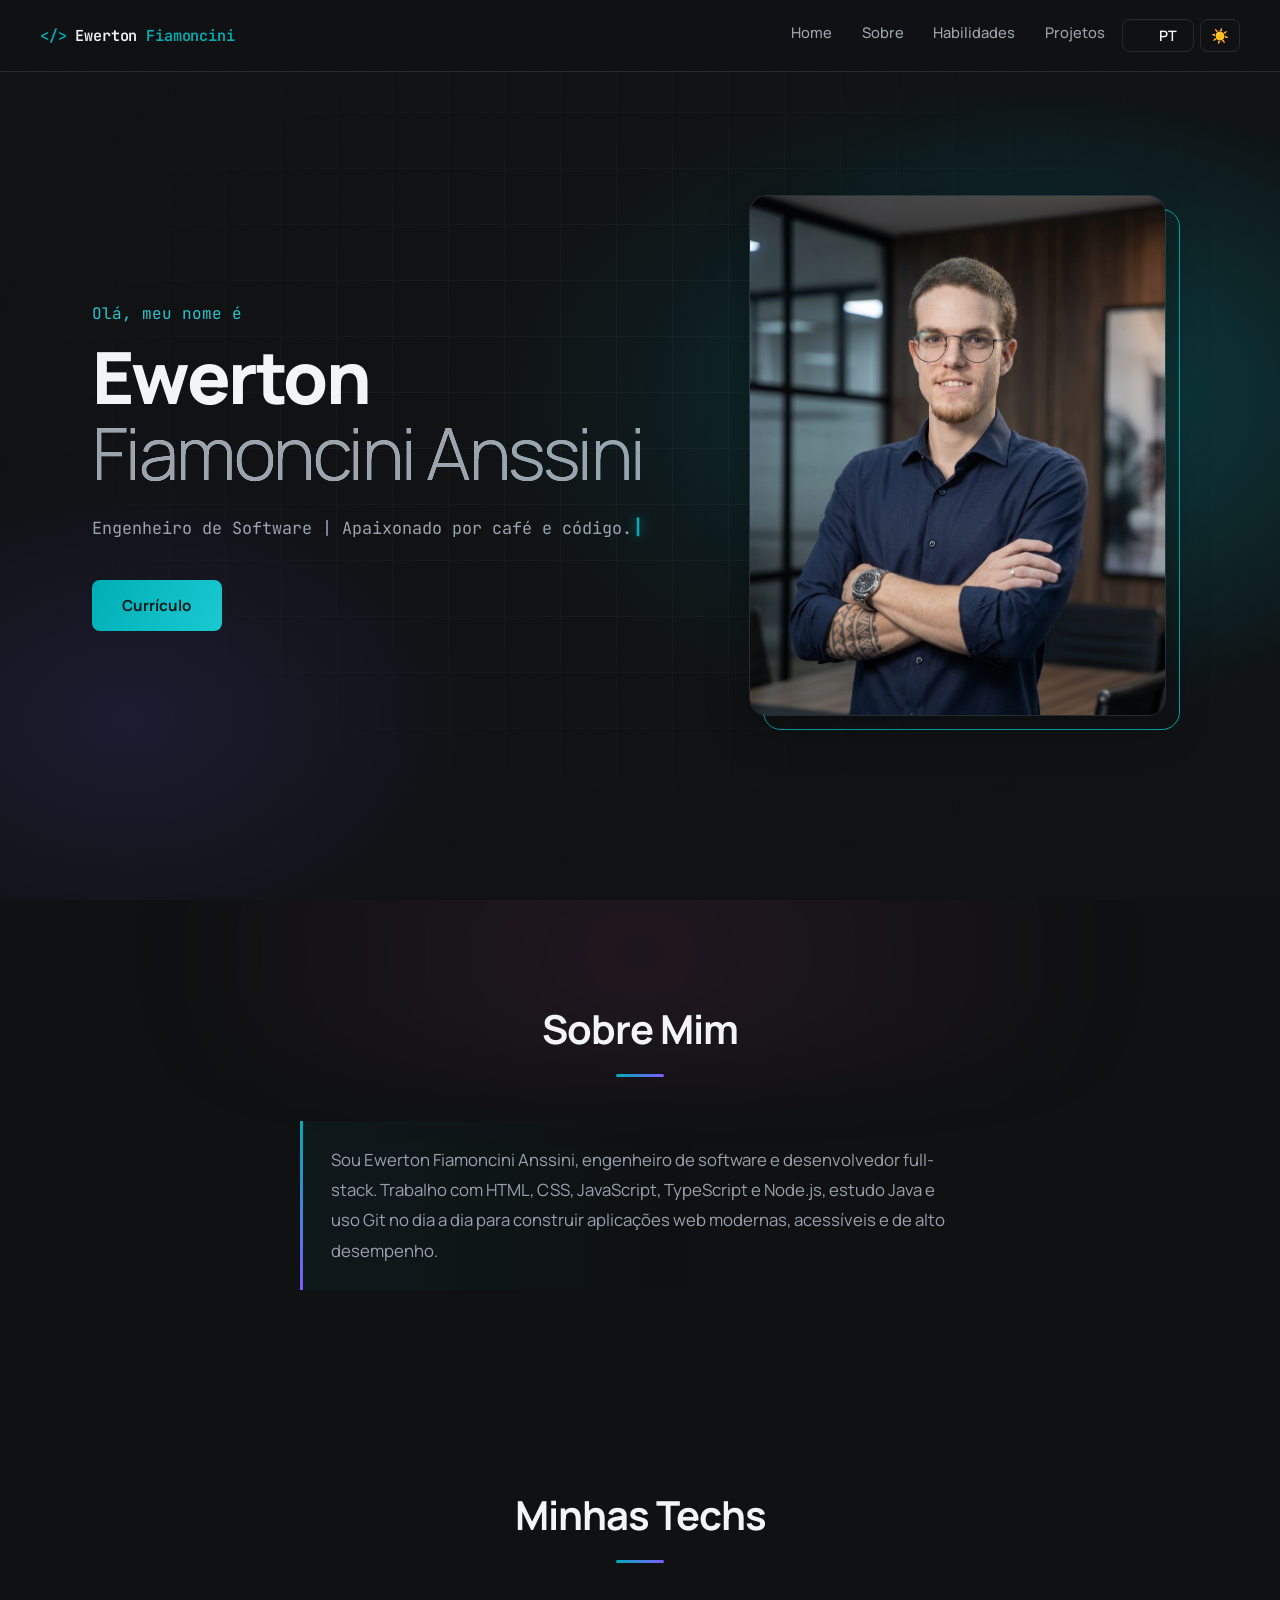
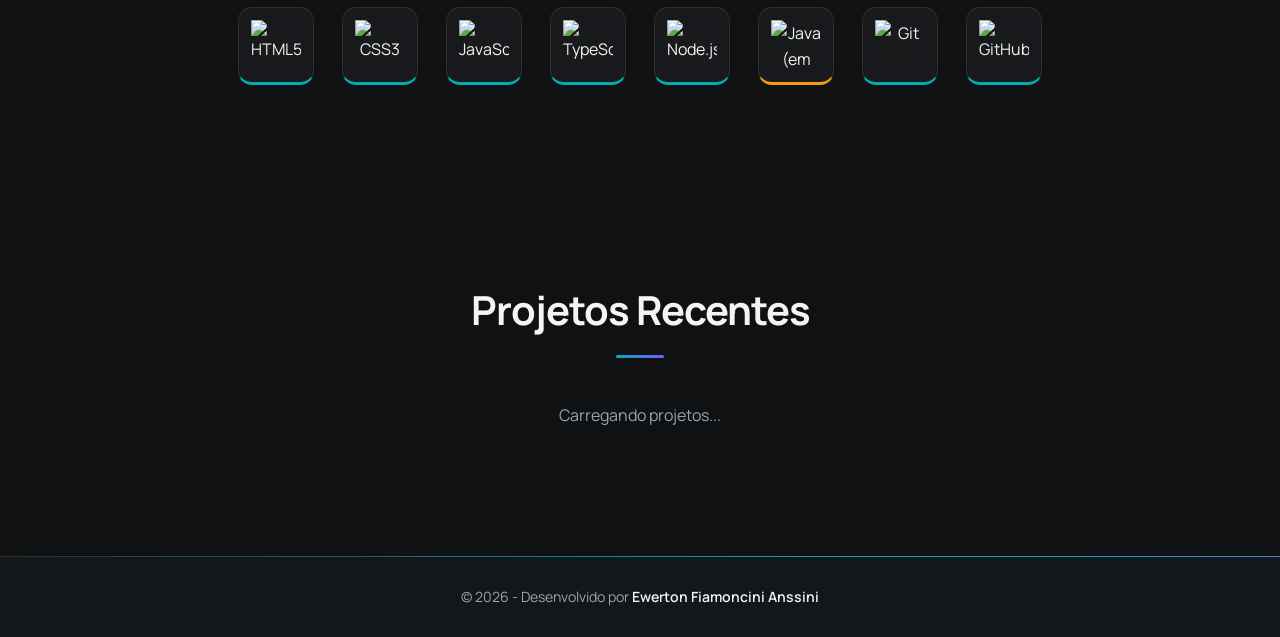
==== commit e4c45820: "fix: remove Google site verification meta tag from index.html" ====
--- a/index.html
+++ b/index.html
@@ -168,11 +168,6 @@
       crossorigin="anonymous"
       defer
     ></script>
-
-    <meta
-      name="google-site-verification"
-      content="Lw4VPxmMGtC3fcnLK41sur1SDBXPz-tAaYKyPM-IR9s"
-    />
   </head>
 
   <body>
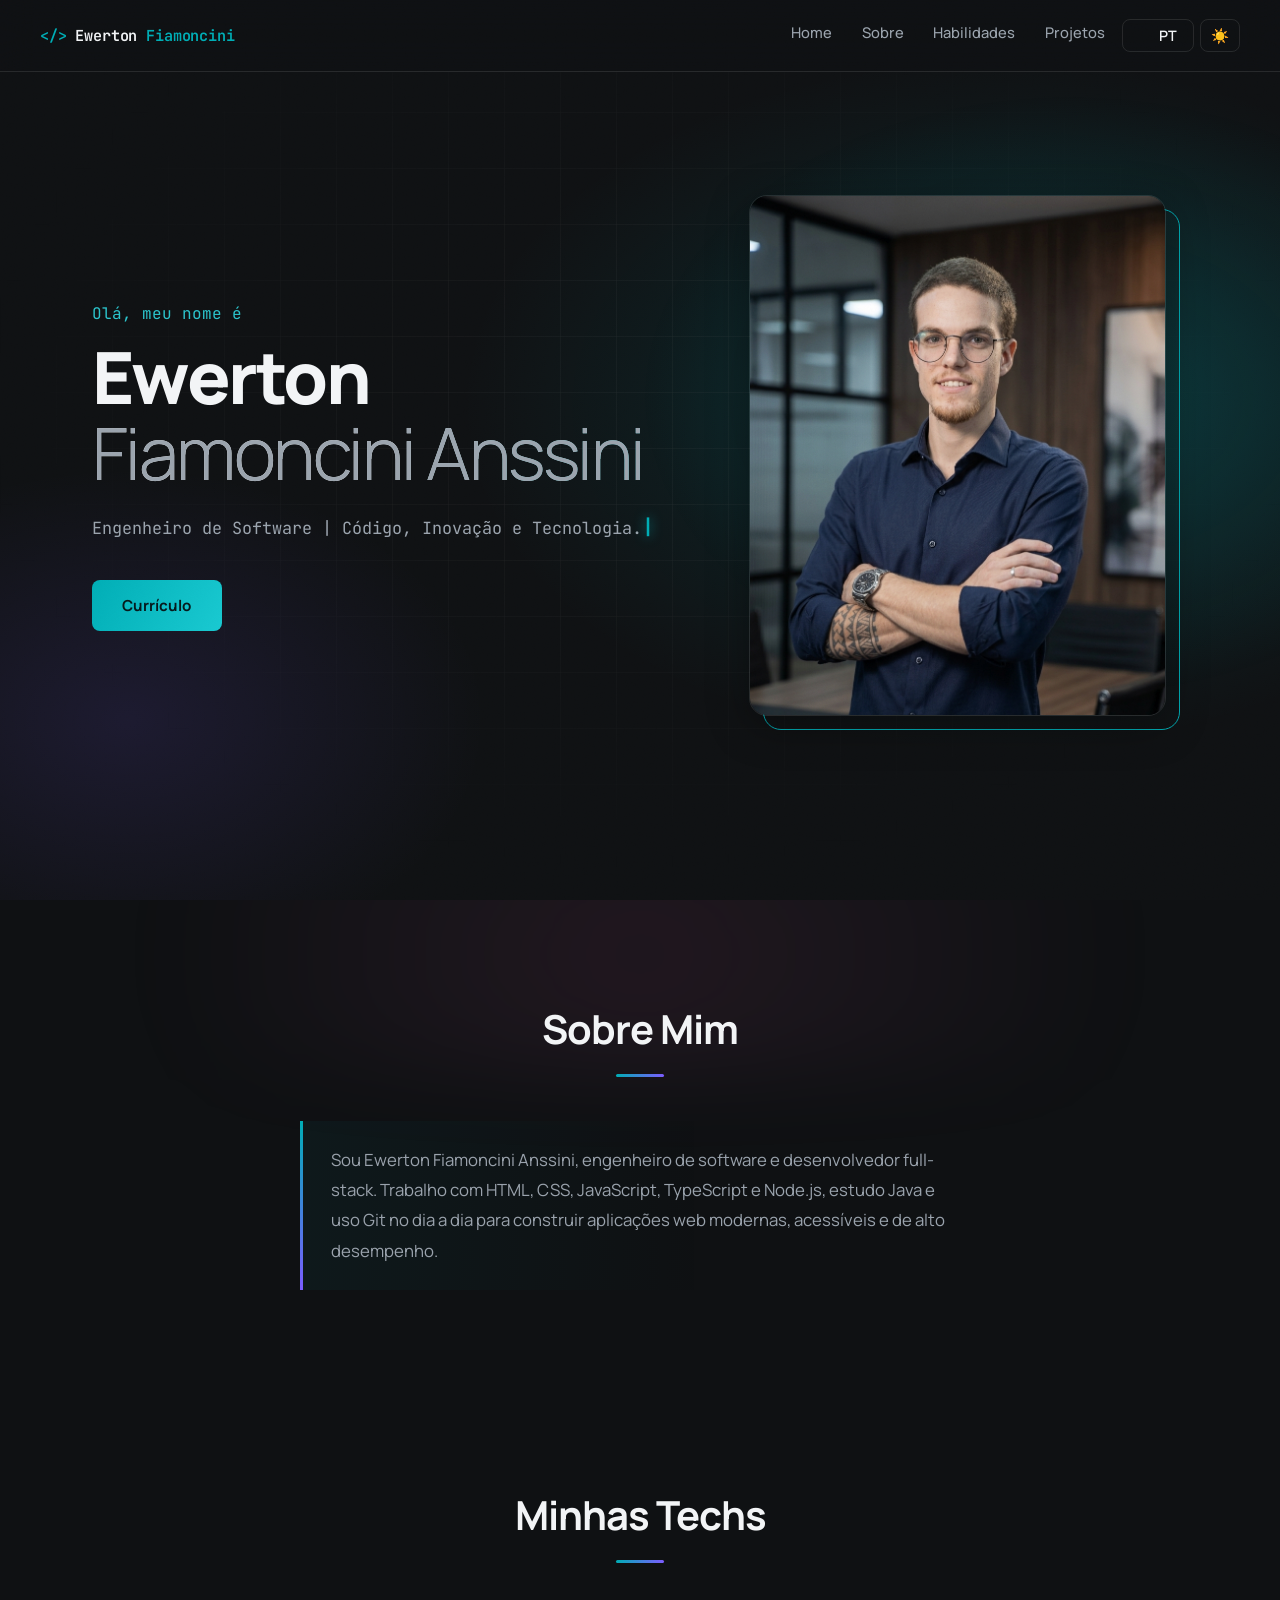
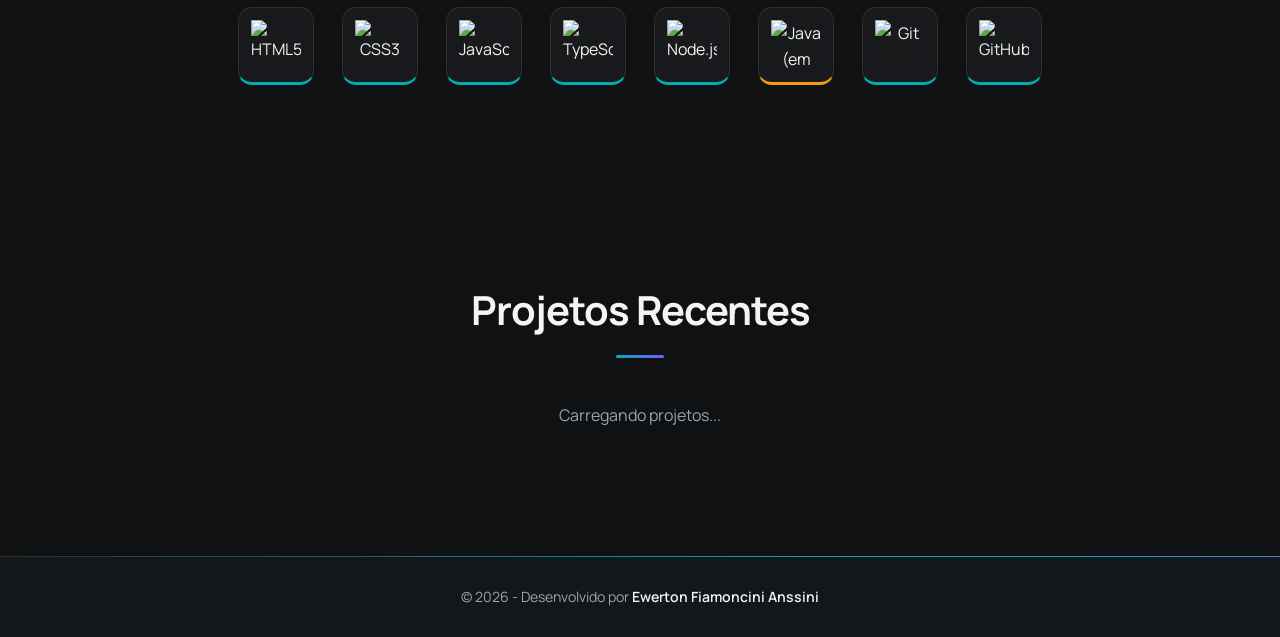
==== commit 3993af9b: "fix: update Twitter description and typing texts for improved clarity" ====
--- a/index.html
+++ b/index.html
@@ -26,7 +26,7 @@
       name="robots"
       content="index, follow, max-image-preview:large, max-snippet:-1, max-video-preview:-1"
     />
-    <link rel="canonical" href="https://ewefiamoncini.github.io/Portfolio/" />
+    <link rel="canonical" href="https://ewefiamoncini.vercel.app/" />
 
     <meta name="theme-color" content="#0f172a" />
     <meta name="color-scheme" content="light dark" />
@@ -65,15 +65,15 @@
     />
     <meta
       property="og:description"
-      content="Engenheiro de software apaixonado por café e código. Conheça meus projetos, tecnologias e currículo."
+      content="Desenvolvedor de Software. Conheça meu portfólio e experiência."
     />
     <meta
       property="og:url"
-      content="https://ewefiamoncini.github.io/Portfolio/"
+      content="https://ewefiamoncini.vercel.app/"
     />
     <meta
       property="og:image"
-      content="https://ewefiamoncini.github.io/Portfolio/css/img/perfil.png"
+      content="https://ewefiamoncini.vercel.app/css/img/perfil.png"
     />
     <meta property="og:image:alt" content="Foto de Ewerton Fiamoncini" />
     <meta property="og:locale" content="pt_BR" />
@@ -87,11 +87,11 @@
     />
     <meta
       name="twitter:description"
-      content="Engenheiro de software apaixonado por café e código. Conheça meus projetos e tecnologias."
+      content="Desenvolvedor de Software. Conheça meu portfólio e experiência."
     />
     <meta
       name="twitter:image"
-      content="https://ewefiamoncini.github.io/Portfolio/css/img/perfil.png"
+      content="https://ewefiamoncini.vercel.app/css/img/perfil.png"
     />
 
     <link rel="alternate" type="text/plain" href="llms.txt" title="llms.txt" />
@@ -102,21 +102,21 @@
         "@graph": [
           {
             "@type": "WebSite",
-            "@id": "https://ewefiamoncini.github.io/Portfolio/#website",
-            "url": "https://ewefiamoncini.github.io/Portfolio/",
+            "@id": "https://ewefiamoncini.vercel.app/#website",
+            "url": "https://ewefiamoncini.vercel.app/",
             "name": "Ewerton Fiamoncini | Portfólio",
             "inLanguage": ["pt-BR", "en", "es"],
             "publisher": {
-              "@id": "https://ewefiamoncini.github.io/Portfolio/#person"
+              "@id": "https://ewefiamoncini.vercel.app/#person"
             }
           },
           {
             "@type": "Person",
-            "@id": "https://ewefiamoncini.github.io/Portfolio/#person",
+            "@id": "https://ewefiamoncini.vercel.app/#person",
             "name": "Ewerton Fiamoncini Anssini",
             "alternateName": "Ewerton Fiamoncini",
-            "url": "https://ewefiamoncini.github.io/Portfolio/",
-            "image": "https://ewefiamoncini.github.io/Portfolio/css/img/perfil.png",
+            "url": "https://ewefiamoncini.vercel.app/",
+            "image": "https://ewefiamoncini.vercel.app/css/img/perfil.png",
             "jobTitle": "Engenheiro de Software Full-Stack",
             "description": "Engenheiro de software e desenvolvedor full-stack com foco em JavaScript, TypeScript e Node.js.",
             "knowsAbout": [
@@ -136,15 +136,15 @@
           },
           {
             "@type": "ProfilePage",
-            "@id": "https://ewefiamoncini.github.io/Portfolio/#profile",
-            "url": "https://ewefiamoncini.github.io/Portfolio/",
+            "@id": "https://ewefiamoncini.vercel.app/#profile",
+            "url": "https://ewefiamoncini.vercel.app/",
             "name": "Ewerton Fiamoncini | Desenvolvedor Full-Stack",
             "inLanguage": "pt-BR",
             "isPartOf": {
-              "@id": "https://ewefiamoncini.github.io/Portfolio/#website"
+              "@id": "https://ewefiamoncini.vercel.app/#website"
             },
             "mainEntity": {
-              "@id": "https://ewefiamoncini.github.io/Portfolio/#person"
+              "@id": "https://ewefiamoncini.vercel.app/#person"
             }
           }
         ]
@@ -309,7 +309,7 @@
 
             <p id="typing-container">
               <span id="typing-text"
-                >Engenheiro de Software | Apaixonado por café e código.</span
+                >Engenheiro de Software | Código, Inovação e Tecnologia.</span
               ><span id="cursor" aria-hidden="true">|</span>
             </p>
 
--- a/css/main.css
+++ b/css/main.css
@@ -474,7 +474,6 @@
   max-width: none;
   margin: 0;
   padding: 0;
-  min-height: 100vh;
   min-height: 100dvh;
   overflow: hidden;
   background:
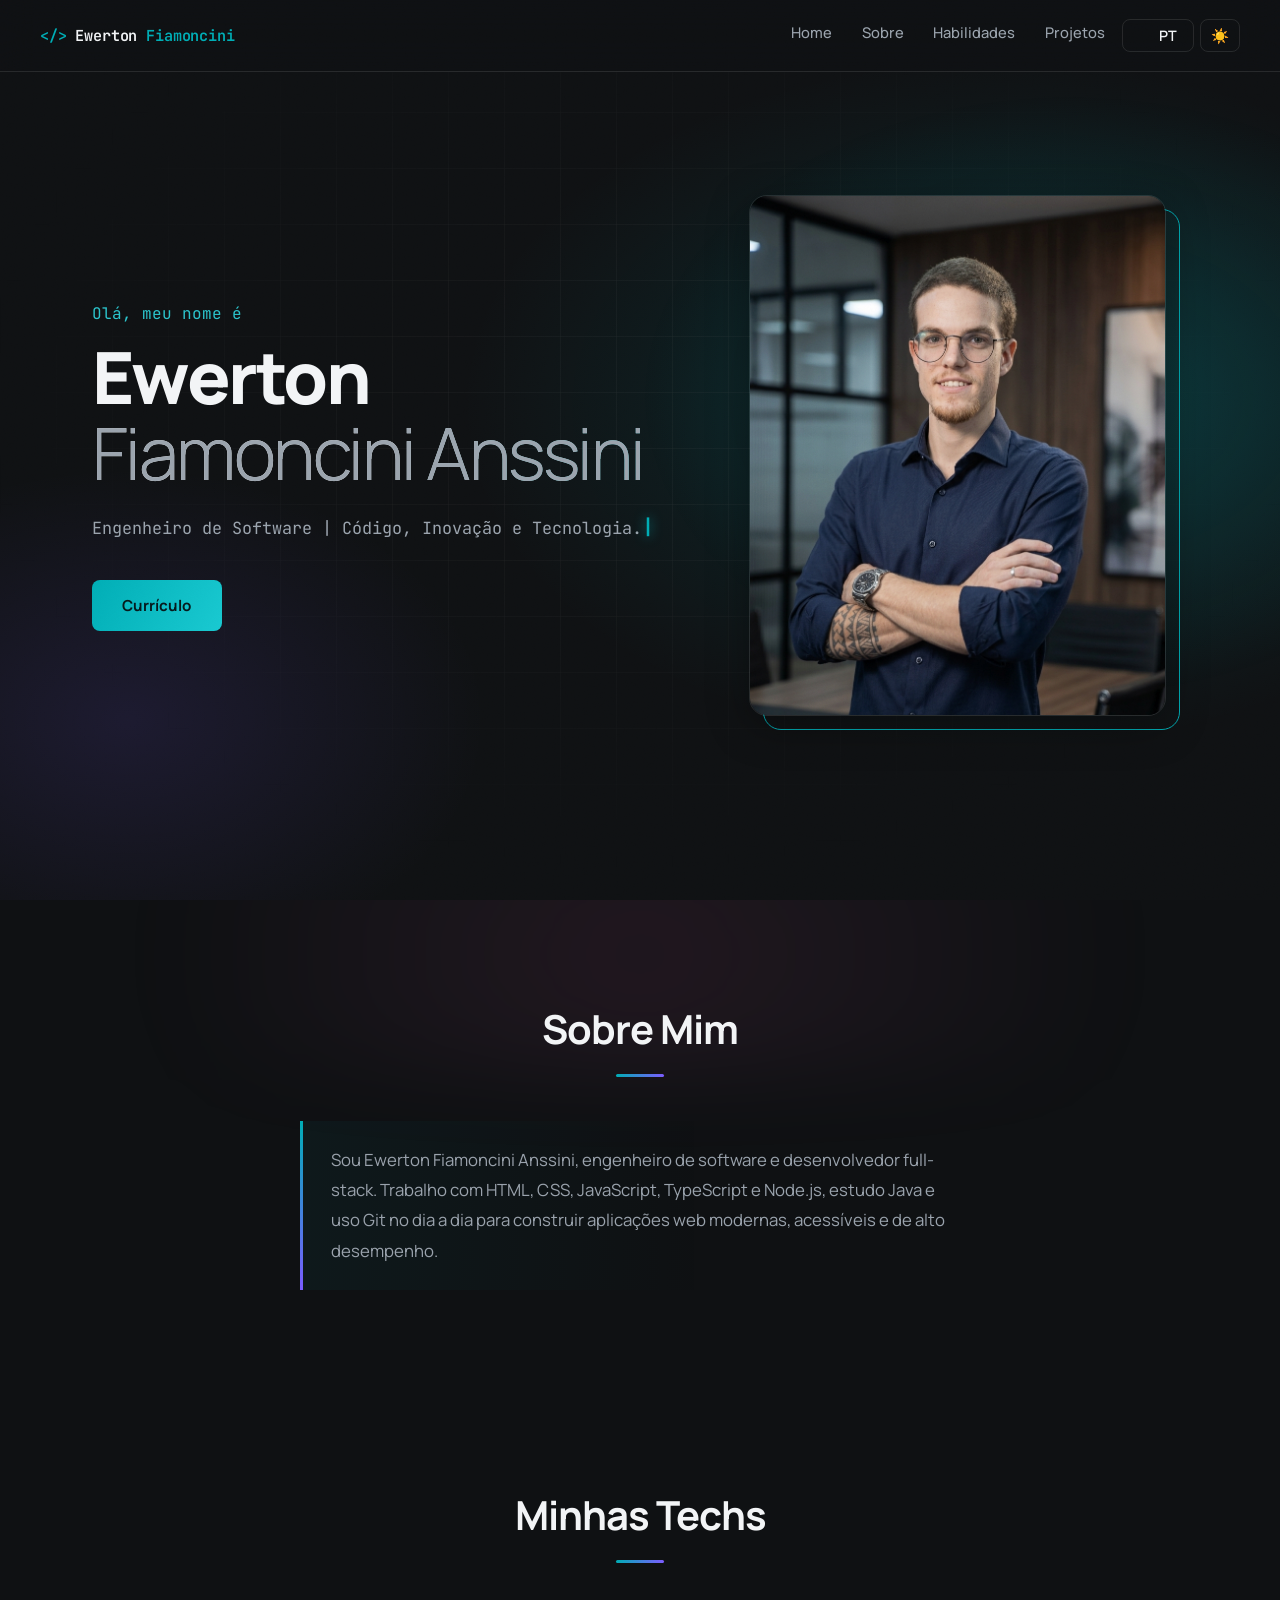
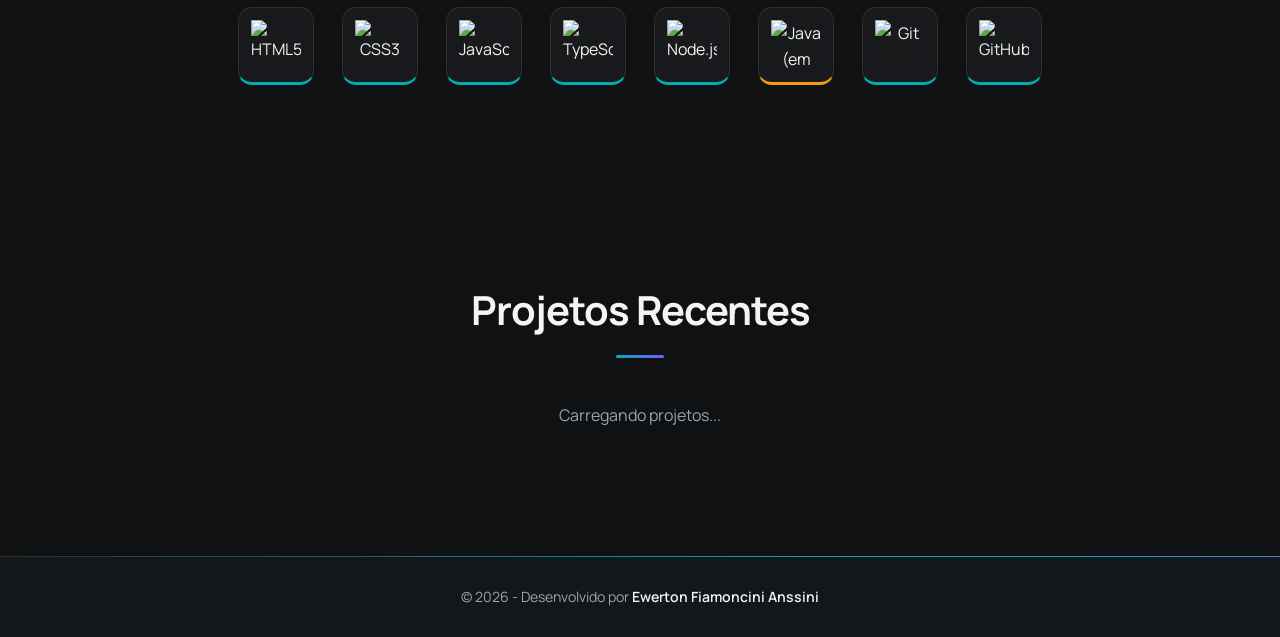
==== commit 519316f1: "fix: update viewport meta tag for better mobile responsiveness" ====
--- a/index.html
+++ b/index.html
@@ -13,6 +13,13 @@
     <title>
       Ewerton Fiamoncini | Desenvolvedor Full-Stack e Engenheiro de Software
     </title>
+
+    <meta
+      name="viewport"
+      content="width=device-width, initial-scale=1, viewport-fit=cover"
+    />
+    <meta name="theme-color" content="#0f1113" />
+
     <meta
       name="description"
       content="Portfólio de Ewerton Fiamoncini Anssini, engenheiro de software e desenvolvedor full-stack com JavaScript, TypeScript e Node.js. Veja projetos, tecnologias e currículo."
@@ -67,10 +74,7 @@
       property="og:description"
       content="Desenvolvedor de Software. Conheça meu portfólio e experiência."
     />
-    <meta
-      property="og:url"
-      content="https://ewefiamoncini.vercel.app/"
-    />
+    <meta property="og:url" content="https://ewefiamoncini.vercel.app/" />
     <meta
       property="og:image"
       content="https://ewefiamoncini.vercel.app/css/img/perfil.png"
--- a/css/main.css
+++ b/css/main.css
@@ -17,14 +17,12 @@
   margin: 0;
   padding: 0;
   box-sizing: border-box;
-  ul,
-  ol {
-    list-style: none;
-  }
-
-  li {
-    list-style: none;
-  }
+}
+
+ul,
+ol,
+li {
+  list-style: none;
 }
 
 html {
@@ -1648,7 +1646,7 @@
   }
 
   .profile-card {
-    max-width: 320px;
+    max-width: 250px;
   }
 
   .hero-content,
@@ -1732,3 +1730,249 @@
     display: none;
   }
 }
+
+/* ===== iPhone / mobile ===== */
+
+html {
+  -webkit-text-size-adjust: 100%;
+  text-size-adjust: 100%;
+  -webkit-tap-highlight-color: transparent;
+}
+
+body {
+  overflow-x: clip; /* evita rolagem lateral sem quebrar position: sticky/fixed */
+}
+
+/* Safe areas (notch, Dynamic Island, barra home, modo paisagem) */
+#navbar {
+  padding-top: calc(0.85rem + env(safe-area-inset-top));
+  padding-left: max(clamp(1rem, 4vw, 2.5rem), env(safe-area-inset-left));
+  padding-right: max(clamp(1rem, 4vw, 2.5rem), env(safe-area-inset-right));
+}
+
+html {
+  scroll-padding-top: calc(72px + env(safe-area-inset-top));
+}
+
+footer {
+  padding-bottom: calc(1.75rem + env(safe-area-inset-bottom));
+}
+
+.scroll-arrow a {
+  bottom: calc(20px + env(safe-area-inset-bottom));
+}
+
+/* Altura da tela com fallback (Safari antigo) */
+#home,
+.hero-container {
+  min-height: 100vh;
+  min-height: 100svh; /* svh evita o "pulo" quando a barra do Safari some/aparece */
+}
+
+/* Hover só onde existe mouse: evita estados "grudados" no toque */
+@media (hover: none) {
+  .project-card:hover,
+  .skill-card:hover,
+  .skill-card:nth-child(even):hover,
+  .btn:hover,
+  .project-links a:hover,
+  #nav-links li a:hover,
+  #nav-links button:hover,
+  #lang-menu li:hover,
+  .project-techs > *:hover,
+  section:not(#home) h2:hover {
+    transform: none;
+    letter-spacing: inherit;
+  }
+
+  .logo:hover {
+    letter-spacing: -0.01em;
+  }
+  .logo:hover span {
+    transform: none;
+  }
+  #lang-menu li:hover {
+    padding-left: 10px;
+  }
+  #sobre p:hover {
+    transform: none;
+  }
+
+  /* Áreas de toque confortáveis (mín. 44px, padrão Apple) */
+  #nav-links button,
+  #nav-links li a,
+  .project-links a,
+  #lang-menu li {
+    min-height: 44px;
+  }
+
+  #nav-links li a,
+  .project-links a {
+    display: inline-flex;
+    align-items: center;
+  }
+}
+
+@media (max-width: 780px) {
+  /* Performance: efeitos pesados travam o scroll no Safari iOS */
+  body::before {
+    filter: blur(24px);
+    animation: none;
+  }
+
+  body::after {
+    display: none; /* overlay de ruído com mix-blend-mode é caro no iOS */
+  }
+
+  #home {
+    animation: none; /* blur em elemento de tela cheia */
+  }
+
+  #home::after {
+    animation: none;
+  }
+
+  #navbar,
+  #lang-menu,
+  #nav-links,
+  .skill-card,
+  .project-card {
+    -webkit-backdrop-filter: blur(10px);
+    backdrop-filter: blur(10px);
+  }
+
+  /* Menu mobile */
+  #menu-toggle {
+    width: 44px;
+    height: 44px;
+    align-items: center;
+    padding: 11px 8px;
+  }
+
+  #menu-toggle .bar {
+    height: 2.5px;
+  }
+
+  #nav-links {
+    width: min(220px, 70vw);
+    max-height: calc(100svh - 70px);
+    overflow-y: auto;
+    padding: 16px 16px calc(16px + env(safe-area-inset-bottom));
+    padding-right: max(16px, env(safe-area-inset-right));
+    overscroll-behavior: contain;
+  }
+
+  /* Hero */
+  .hero-container {
+    padding: calc(5.5rem + env(safe-area-inset-top))
+      max(1rem, env(safe-area-inset-right))
+      calc(4.5rem + env(safe-area-inset-bottom))
+      max(1rem, env(safe-area-inset-left));
+  }
+
+  .hero-profile {
+    padding: 0 12px 12px 0; /* moldura deslocada não estoura a tela */
+  }
+
+  .profile-card::before {
+    transform: translate(10px, 10px);
+  }
+
+  .profile-card::after {
+    inset: -16px;
+    filter: blur(16px);
+  }
+
+  .hero-content h1 {
+    font-size: clamp(2.1rem, 11vw, 3rem);
+  }
+
+  #typing-container {
+    height: auto;
+    min-height: 3.4em; /* texto de 2 linhas não é cortado nem empurra o layout */
+  }
+
+  .btn {
+    min-height: 48px;
+    justify-content: center;
+  }
+
+  /* Seções */
+  section {
+    padding: 4rem max(1.25rem, env(safe-area-inset-right)) 4rem
+      max(1.25rem, env(safe-area-inset-left));
+  }
+
+  section h2 {
+    margin-bottom: 2rem;
+  }
+
+  #sobre p {
+    padding: 1.1rem 1.1rem;
+    font-size: 1rem;
+    line-height: 1.7;
+  }
+
+  /* Skills: mais por linha */
+  .skills-grid {
+    grid-template-columns: repeat(auto-fit, 64px);
+    gap: 16px;
+  }
+
+  .skill-card {
+    width: 64px;
+    padding: 10px;
+    border-radius: 12px;
+  }
+
+  /* Projetos: nunca passa da largura da tela */
+  .project-container {
+    grid-template-columns: repeat(auto-fit, minmax(min(100%, 270px), 1fr));
+    gap: 1rem;
+  }
+
+  .project-card {
+    padding: 1.25rem;
+  }
+
+  .project-links {
+    flex-wrap: wrap;
+  }
+}
+
+/* iPhones pequenos (SE, mini) */
+@media (max-width: 380px) {
+  .profile-card {
+    max-width: 210px;
+  }
+  .hero-content h2 {
+    font-size: 0.9rem;
+  }
+  .project-links a {
+    padding: 8px 12px;
+    font-size: 0.85rem;
+  }
+}
+
+/* iPhone em paisagem */
+@media (max-height: 450px) and (orientation: landscape) {
+  .hero-container {
+    grid-template-columns: 1fr 0.7fr;
+    padding-top: calc(4.5rem + env(safe-area-inset-top));
+    text-align: left;
+  }
+
+  .hero-profile {
+    order: 0;
+  }
+  .profile-card {
+    max-width: 200px;
+  }
+  .hero-content,
+  #typing-container {
+    text-align: left;
+  }
+  .scroll-arrow {
+    display: none;
+  }
+}
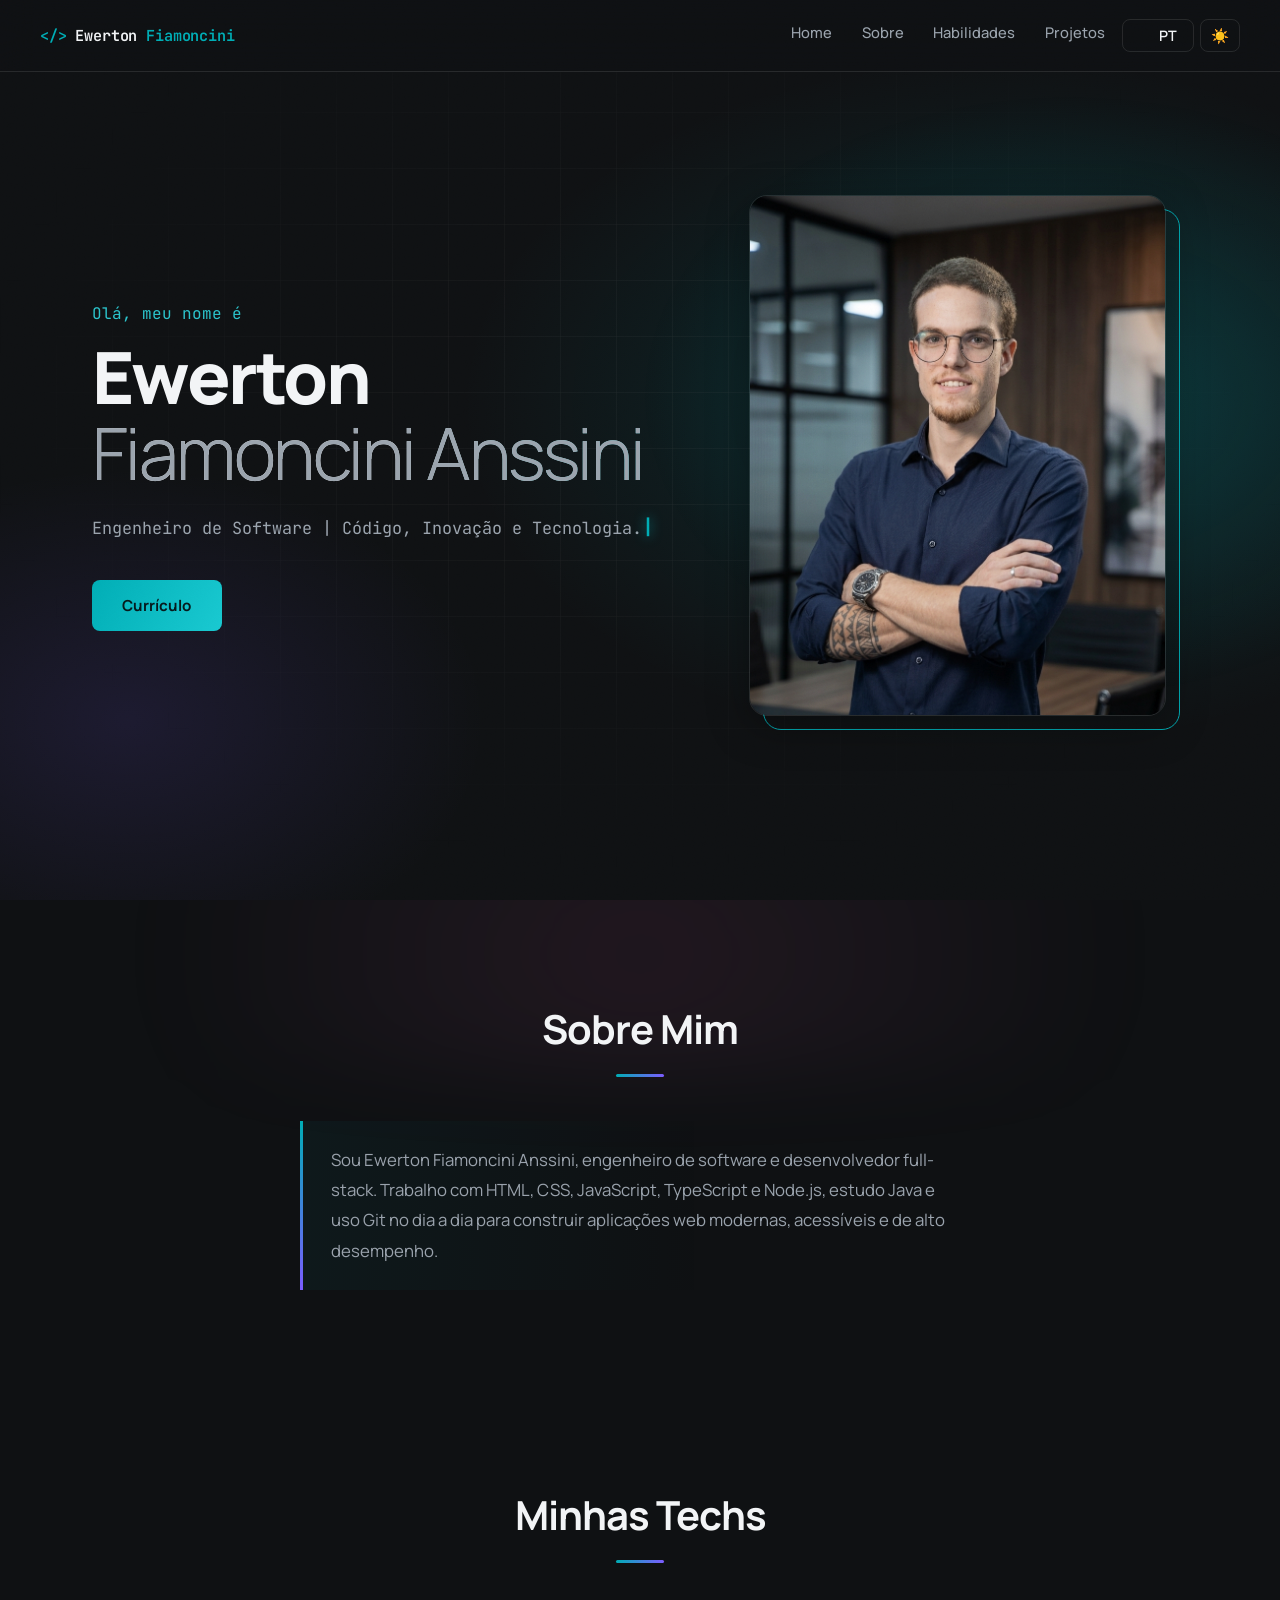
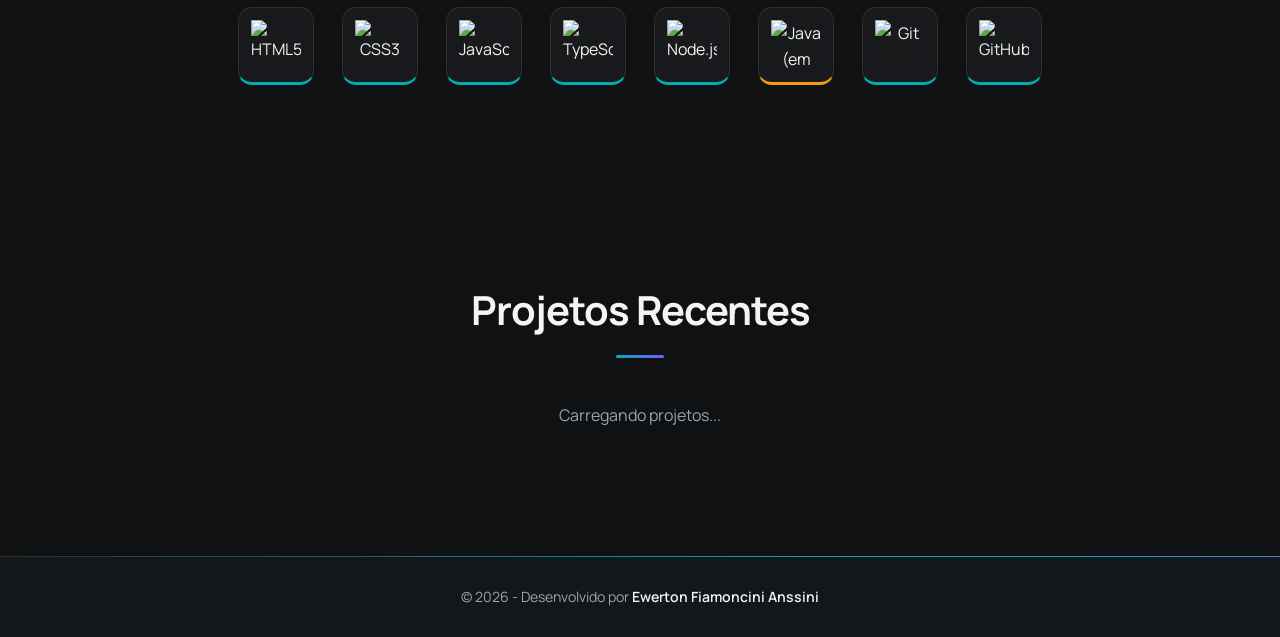
==== commit 92aba790: "fix: remove redundant viewport meta tag and update Open Graph URL formatting" ====
--- a/index.html
+++ b/index.html
@@ -13,13 +13,6 @@
     <title>
       Ewerton Fiamoncini | Desenvolvedor Full-Stack e Engenheiro de Software
     </title>
-
-    <meta
-      name="viewport"
-      content="width=device-width, initial-scale=1, viewport-fit=cover"
-    />
-    <meta name="theme-color" content="#0f1113" />
-
     <meta
       name="description"
       content="Portfólio de Ewerton Fiamoncini Anssini, engenheiro de software e desenvolvedor full-stack com JavaScript, TypeScript e Node.js. Veja projetos, tecnologias e currículo."
@@ -74,7 +67,10 @@
       property="og:description"
       content="Desenvolvedor de Software. Conheça meu portfólio e experiência."
     />
-    <meta property="og:url" content="https://ewefiamoncini.vercel.app/" />
+    <meta
+      property="og:url"
+      content="https://ewefiamoncini.vercel.app/"
+    />
     <meta
       property="og:image"
       content="https://ewefiamoncini.vercel.app/css/img/perfil.png"
--- a/css/main.css
+++ b/css/main.css
@@ -17,12 +17,14 @@
   margin: 0;
   padding: 0;
   box-sizing: border-box;
-}
-
-ul,
-ol,
-li {
-  list-style: none;
+  ul,
+  ol {
+    list-style: none;
+  }
+
+  li {
+    list-style: none;
+  }
 }
 
 html {
@@ -1646,7 +1648,7 @@
   }
 
   .profile-card {
-    max-width: 250px;
+    max-width: 220px;
   }
 
   .hero-content,
@@ -1730,249 +1732,3 @@
     display: none;
   }
 }
-
-/* ===== iPhone / mobile ===== */
-
-html {
-  -webkit-text-size-adjust: 100%;
-  text-size-adjust: 100%;
-  -webkit-tap-highlight-color: transparent;
-}
-
-body {
-  overflow-x: clip; /* evita rolagem lateral sem quebrar position: sticky/fixed */
-}
-
-/* Safe areas (notch, Dynamic Island, barra home, modo paisagem) */
-#navbar {
-  padding-top: calc(0.85rem + env(safe-area-inset-top));
-  padding-left: max(clamp(1rem, 4vw, 2.5rem), env(safe-area-inset-left));
-  padding-right: max(clamp(1rem, 4vw, 2.5rem), env(safe-area-inset-right));
-}
-
-html {
-  scroll-padding-top: calc(72px + env(safe-area-inset-top));
-}
-
-footer {
-  padding-bottom: calc(1.75rem + env(safe-area-inset-bottom));
-}
-
-.scroll-arrow a {
-  bottom: calc(20px + env(safe-area-inset-bottom));
-}
-
-/* Altura da tela com fallback (Safari antigo) */
-#home,
-.hero-container {
-  min-height: 100vh;
-  min-height: 100svh; /* svh evita o "pulo" quando a barra do Safari some/aparece */
-}
-
-/* Hover só onde existe mouse: evita estados "grudados" no toque */
-@media (hover: none) {
-  .project-card:hover,
-  .skill-card:hover,
-  .skill-card:nth-child(even):hover,
-  .btn:hover,
-  .project-links a:hover,
-  #nav-links li a:hover,
-  #nav-links button:hover,
-  #lang-menu li:hover,
-  .project-techs > *:hover,
-  section:not(#home) h2:hover {
-    transform: none;
-    letter-spacing: inherit;
-  }
-
-  .logo:hover {
-    letter-spacing: -0.01em;
-  }
-  .logo:hover span {
-    transform: none;
-  }
-  #lang-menu li:hover {
-    padding-left: 10px;
-  }
-  #sobre p:hover {
-    transform: none;
-  }
-
-  /* Áreas de toque confortáveis (mín. 44px, padrão Apple) */
-  #nav-links button,
-  #nav-links li a,
-  .project-links a,
-  #lang-menu li {
-    min-height: 44px;
-  }
-
-  #nav-links li a,
-  .project-links a {
-    display: inline-flex;
-    align-items: center;
-  }
-}
-
-@media (max-width: 780px) {
-  /* Performance: efeitos pesados travam o scroll no Safari iOS */
-  body::before {
-    filter: blur(24px);
-    animation: none;
-  }
-
-  body::after {
-    display: none; /* overlay de ruído com mix-blend-mode é caro no iOS */
-  }
-
-  #home {
-    animation: none; /* blur em elemento de tela cheia */
-  }
-
-  #home::after {
-    animation: none;
-  }
-
-  #navbar,
-  #lang-menu,
-  #nav-links,
-  .skill-card,
-  .project-card {
-    -webkit-backdrop-filter: blur(10px);
-    backdrop-filter: blur(10px);
-  }
-
-  /* Menu mobile */
-  #menu-toggle {
-    width: 44px;
-    height: 44px;
-    align-items: center;
-    padding: 11px 8px;
-  }
-
-  #menu-toggle .bar {
-    height: 2.5px;
-  }
-
-  #nav-links {
-    width: min(220px, 70vw);
-    max-height: calc(100svh - 70px);
-    overflow-y: auto;
-    padding: 16px 16px calc(16px + env(safe-area-inset-bottom));
-    padding-right: max(16px, env(safe-area-inset-right));
-    overscroll-behavior: contain;
-  }
-
-  /* Hero */
-  .hero-container {
-    padding: calc(5.5rem + env(safe-area-inset-top))
-      max(1rem, env(safe-area-inset-right))
-      calc(4.5rem + env(safe-area-inset-bottom))
-      max(1rem, env(safe-area-inset-left));
-  }
-
-  .hero-profile {
-    padding: 0 12px 12px 0; /* moldura deslocada não estoura a tela */
-  }
-
-  .profile-card::before {
-    transform: translate(10px, 10px);
-  }
-
-  .profile-card::after {
-    inset: -16px;
-    filter: blur(16px);
-  }
-
-  .hero-content h1 {
-    font-size: clamp(2.1rem, 11vw, 3rem);
-  }
-
-  #typing-container {
-    height: auto;
-    min-height: 3.4em; /* texto de 2 linhas não é cortado nem empurra o layout */
-  }
-
-  .btn {
-    min-height: 48px;
-    justify-content: center;
-  }
-
-  /* Seções */
-  section {
-    padding: 4rem max(1.25rem, env(safe-area-inset-right)) 4rem
-      max(1.25rem, env(safe-area-inset-left));
-  }
-
-  section h2 {
-    margin-bottom: 2rem;
-  }
-
-  #sobre p {
-    padding: 1.1rem 1.1rem;
-    font-size: 1rem;
-    line-height: 1.7;
-  }
-
-  /* Skills: mais por linha */
-  .skills-grid {
-    grid-template-columns: repeat(auto-fit, 64px);
-    gap: 16px;
-  }
-
-  .skill-card {
-    width: 64px;
-    padding: 10px;
-    border-radius: 12px;
-  }
-
-  /* Projetos: nunca passa da largura da tela */
-  .project-container {
-    grid-template-columns: repeat(auto-fit, minmax(min(100%, 270px), 1fr));
-    gap: 1rem;
-  }
-
-  .project-card {
-    padding: 1.25rem;
-  }
-
-  .project-links {
-    flex-wrap: wrap;
-  }
-}
-
-/* iPhones pequenos (SE, mini) */
-@media (max-width: 380px) {
-  .profile-card {
-    max-width: 210px;
-  }
-  .hero-content h2 {
-    font-size: 0.9rem;
-  }
-  .project-links a {
-    padding: 8px 12px;
-    font-size: 0.85rem;
-  }
-}
-
-/* iPhone em paisagem */
-@media (max-height: 450px) and (orientation: landscape) {
-  .hero-container {
-    grid-template-columns: 1fr 0.7fr;
-    padding-top: calc(4.5rem + env(safe-area-inset-top));
-    text-align: left;
-  }
-
-  .hero-profile {
-    order: 0;
-  }
-  .profile-card {
-    max-width: 200px;
-  }
-  .hero-content,
-  #typing-container {
-    text-align: left;
-  }
-  .scroll-arrow {
-    display: none;
-  }
-}
